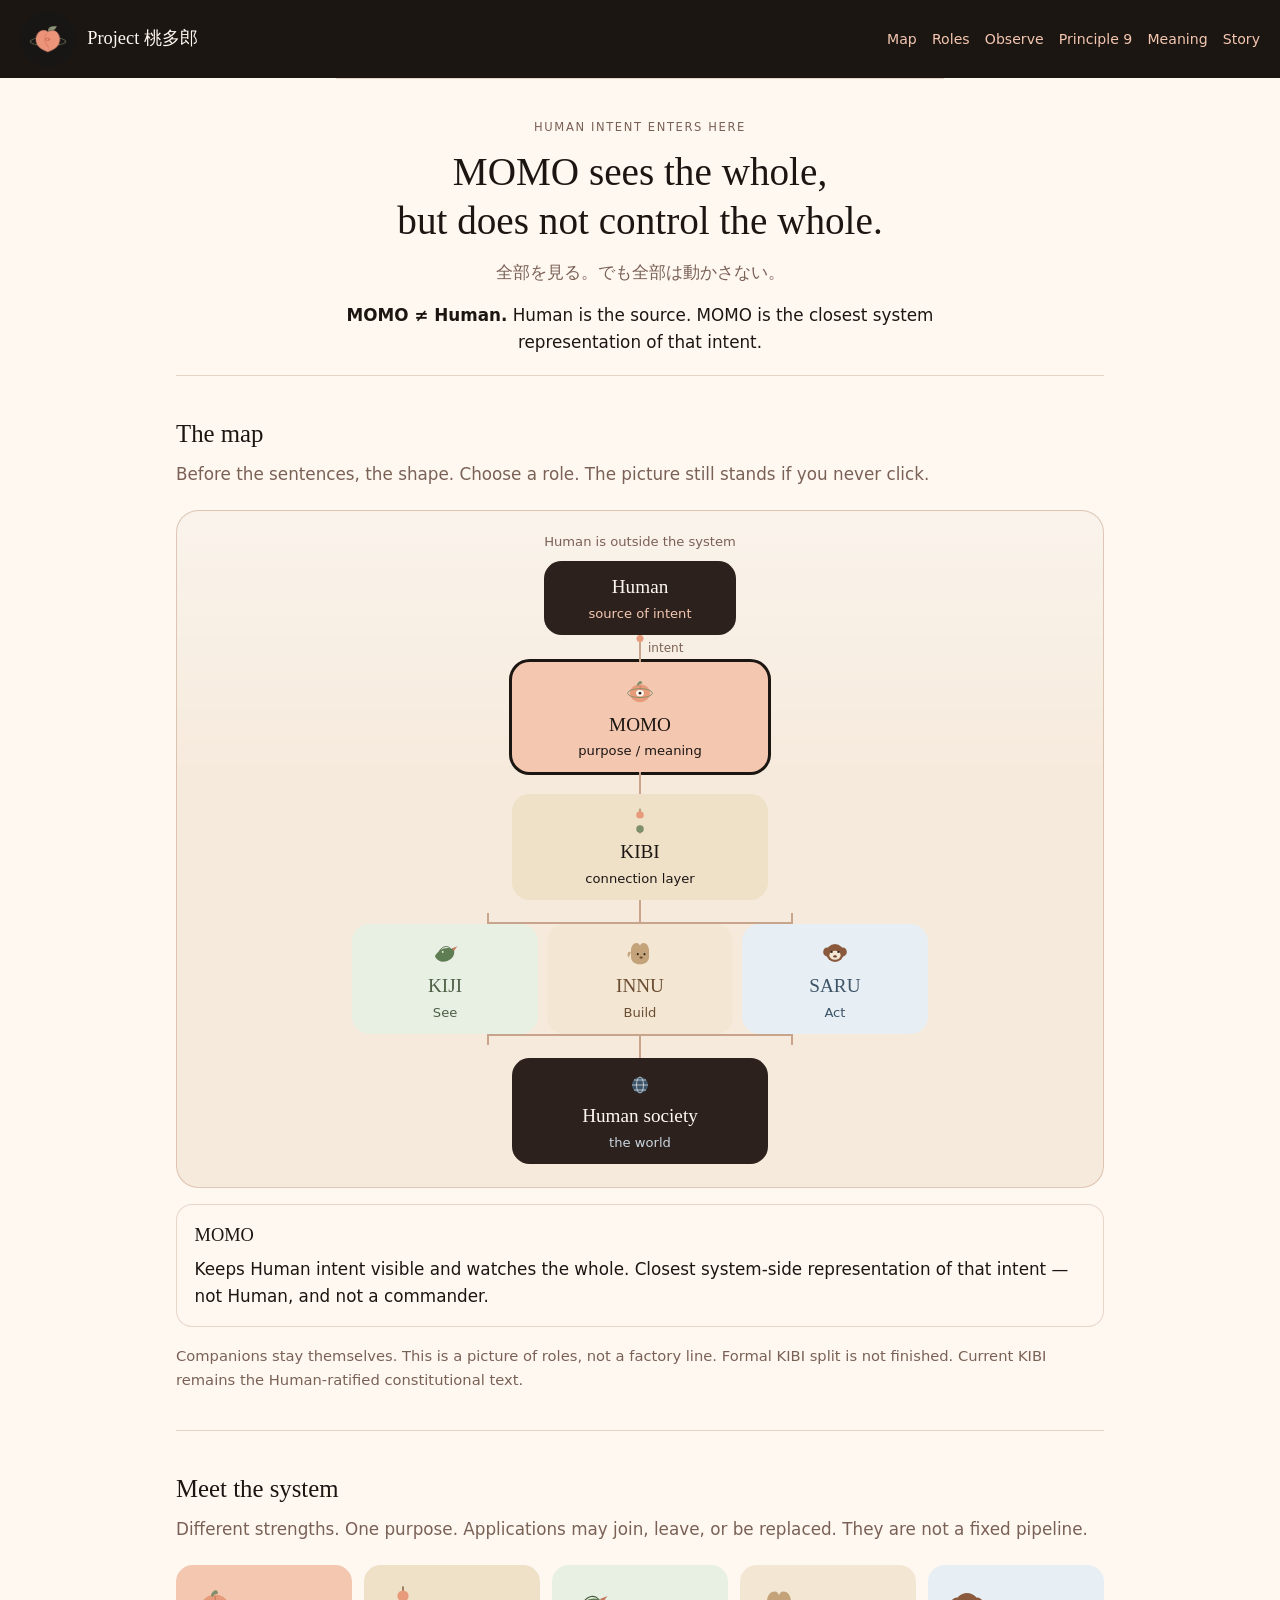
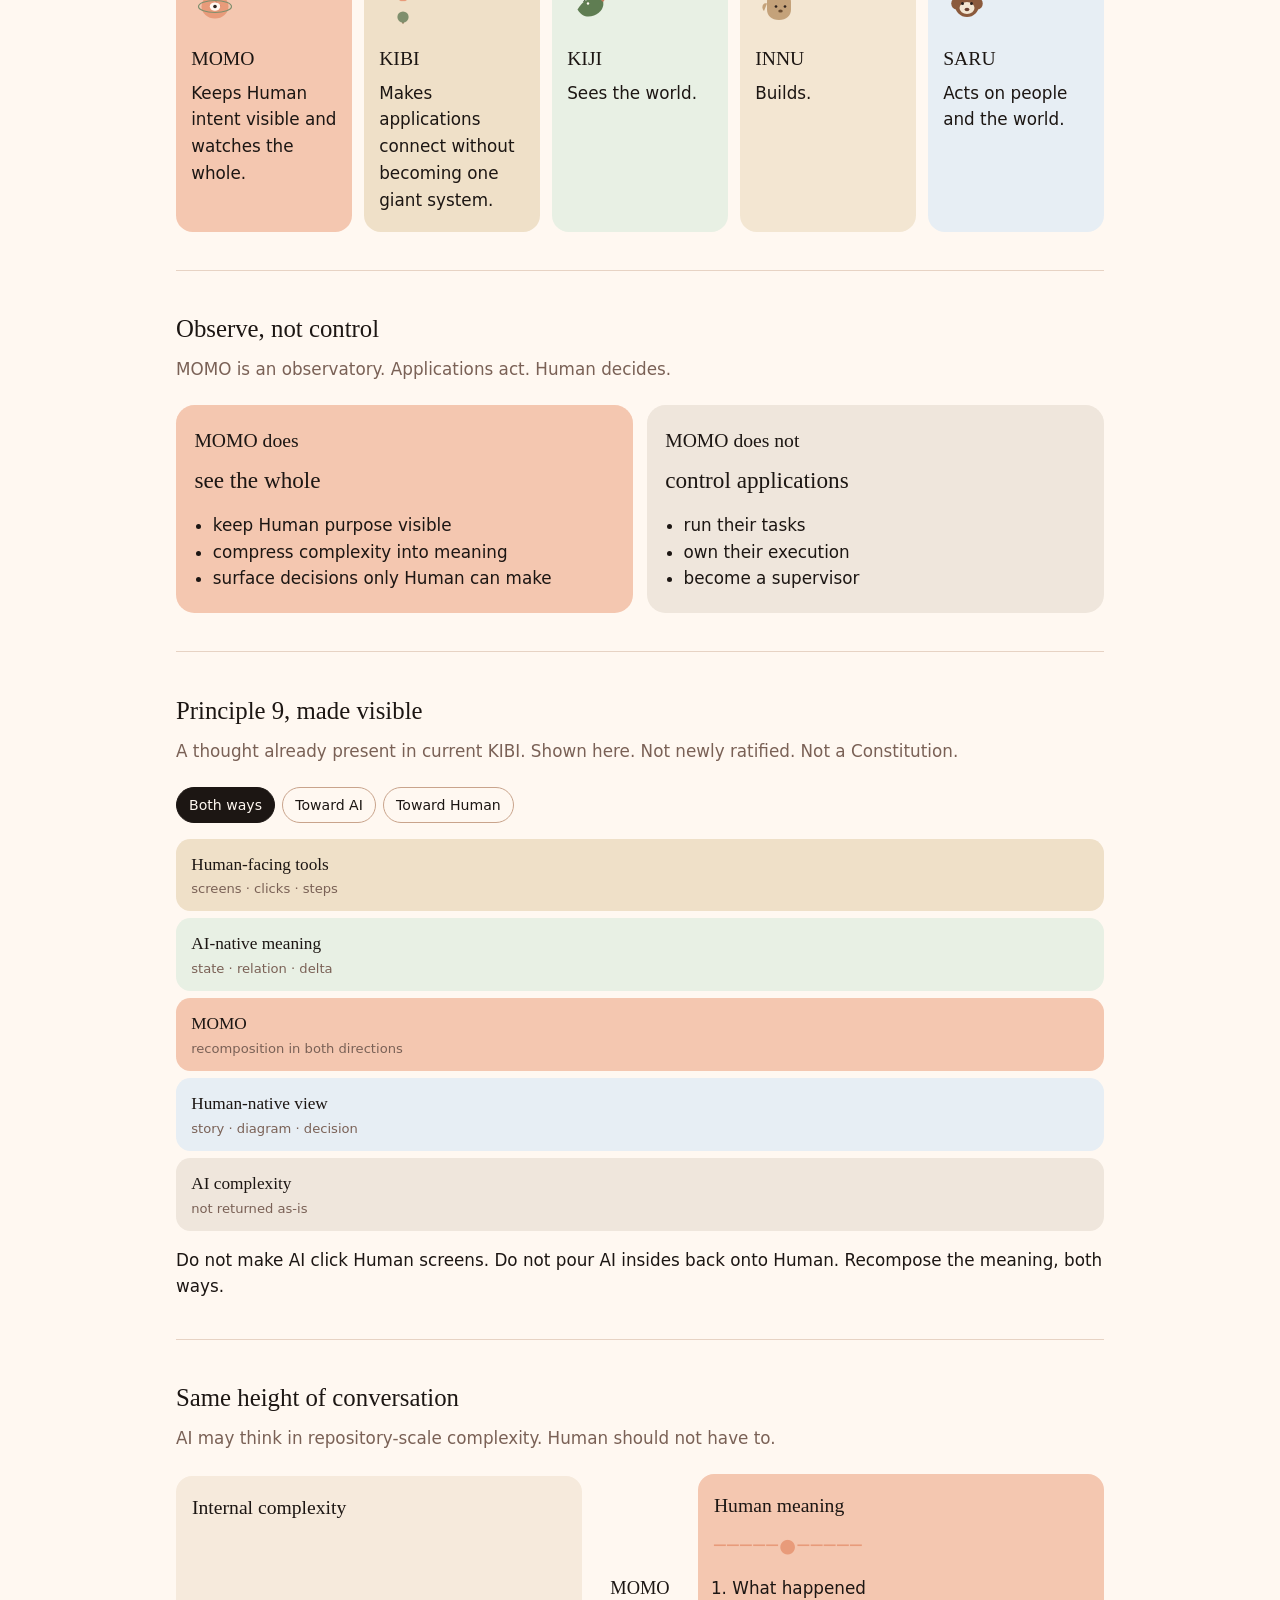
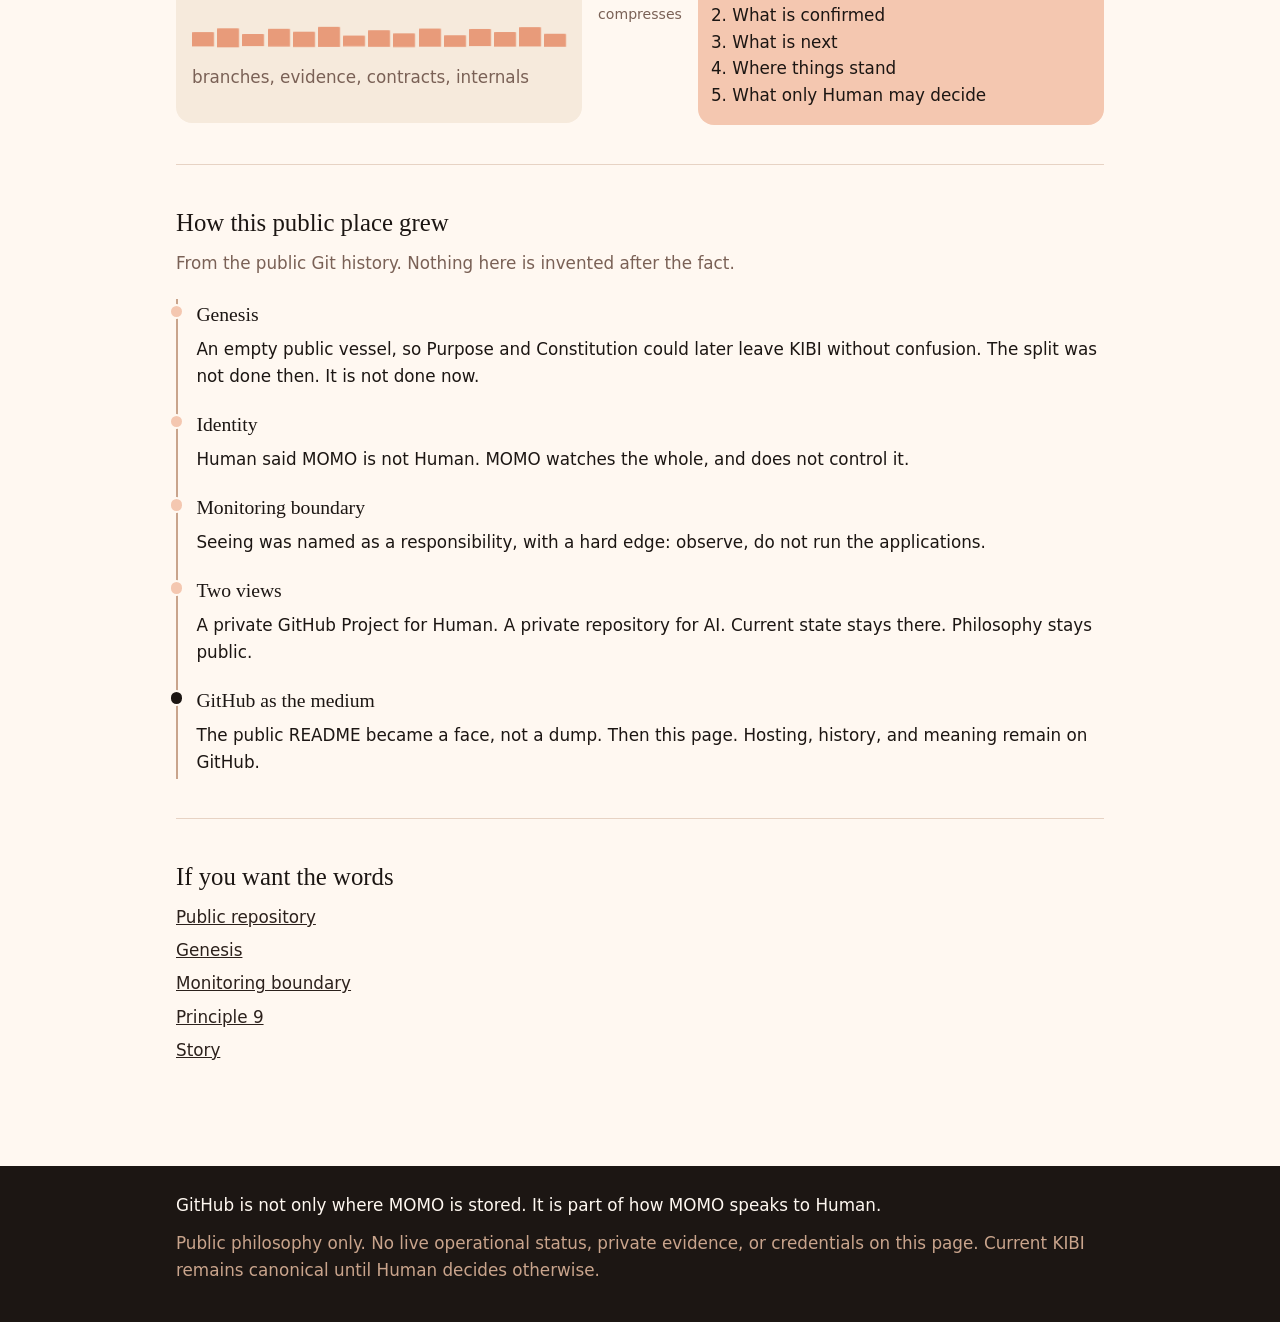
==== site/index.html @ 8253d7d6 "Create MOMO human-native GitHub Pages interface Co-authored-by: Cursor <cursoragent@cursor.com>" ====
<!DOCTYPE html>
<html lang="en">
<head>
  <meta charset="utf-8">
  <meta name="viewport" content="width=device-width, initial-scale=1">
  <title>Project 桃多郎</title>
  <meta name="description" content="MOMO sees the whole, but does not control the whole. Human is the source of intent. MOMO is the closest system representation of that intent.">
  <meta name="theme-color" content="#1c1613">
  <meta property="og:title" content="Project 桃多郎">
  <meta property="og:description" content="MOMO sees the whole, but does not control the whole.">
  <meta property="og:image" content="https://asklessquill.github.io/MOMO/assets/momo-git-icon.png">
  <link rel="icon" href="assets/favicon.svg" type="image/svg+xml">
  <link rel="stylesheet" href="styles.css">
</head>
<body>
  <a class="skip" href="#main">Skip to content</a>

  <header class="mast">
    <a class="brand" href="#top">
      <img src="assets/momo-git-icon.png" width="56" height="56" alt="A peach with an eye — MOMO watches">
      <span>Project 桃多郎</span>
    </a>
    <nav aria-label="Sections">
      <a href="#map">Map</a>
      <a href="#roles">Roles</a>
      <a href="#observe">Observe</a>
      <a href="#principle">Principle 9</a>
      <a href="#cost">Meaning</a>
      <a href="#story">Story</a>
    </nav>
  </header>

  <main id="main">
    <section class="hero" id="top">
      <p class="kicker">Human intent enters here</p>
      <h1>MOMO sees the whole,<br>but does not control the whole.</h1>
      <p class="ja" lang="ja">全部を見る。でも全部は動かさない。</p>
      <p class="lead"><strong>MOMO ≠ Human.</strong> Human is the source. MOMO is the closest system representation of that intent.</p>
    </section>

    <section class="map-section" id="map" aria-labelledby="map-title">
      <h2 id="map-title">The map</h2>
      <p class="section-lead">Before the sentences, the shape. Choose a role. The picture still stands if you never click.</p>

      <fieldset class="map-fieldset">
        <legend class="visually-hidden">Choose a role</legend>

        <input class="role-input" type="radio" name="role" id="r-human" value="human">
        <input class="role-input" type="radio" name="role" id="r-momo" value="momo" checked>
        <input class="role-input" type="radio" name="role" id="r-kibi" value="kibi">
        <input class="role-input" type="radio" name="role" id="r-kiji" value="kiji">
        <input class="role-input" type="radio" name="role" id="r-innu" value="innu">
        <input class="role-input" type="radio" name="role" id="r-saru" value="saru">
        <input class="role-input" type="radio" name="role" id="r-world" value="world">

        <div class="map" aria-hidden="false">
          <p class="map-note">Human is outside the system</p>

          <label class="node node-human" for="r-human">
            <span class="name">Human</span>
            <span class="hint">source of intent</span>
          </label>
          <div class="flow flow-intent" aria-hidden="true"><span>intent</span></div>

          <label class="node node-momo" for="r-momo">
            <img src="assets/mark-momo.svg" width="36" height="36" alt="">
            <span class="name">MOMO</span>
            <span class="hint">purpose / meaning</span>
          </label>
          <div class="flow" aria-hidden="true"></div>

          <label class="node node-kibi" for="r-kibi">
            <img src="assets/mark-kibi.svg" width="32" height="32" alt="">
            <span class="name">KIBI</span>
            <span class="hint">connection layer</span>
          </label>
          <div class="flow flow-split" aria-hidden="true"></div>

          <div class="apps">
            <label class="node node-kiji" for="r-kiji">
              <img src="assets/mark-kiji.svg" width="36" height="36" alt="">
              <span class="name">KIJI</span>
              <span class="verb">See</span>
            </label>
            <label class="node node-innu" for="r-innu">
              <img src="assets/mark-innu.svg" width="36" height="36" alt="">
              <span class="name">INNU</span>
              <span class="verb">Build</span>
            </label>
            <label class="node node-saru" for="r-saru">
              <img src="assets/mark-saru.svg" width="36" height="36" alt="">
              <span class="name">SARU</span>
              <span class="verb">Act</span>
            </label>
          </div>
          <div class="flow flow-join" aria-hidden="true"></div>

          <label class="node node-world" for="r-world">
            <img src="assets/mark-world.svg" width="32" height="32" alt="">
            <span class="name">Human society</span>
            <span class="hint">the world</span>
          </label>
        </div>

        <div class="map-meaning" aria-live="polite">
          <article class="meaning" id="m-human">
            <h3>Human</h3>
            <p>Human stands outside the system. Intent begins here. Decisions that change purpose remain here.</p>
          </article>
          <article class="meaning" id="m-momo">
            <h3>MOMO</h3>
            <p>Keeps Human intent visible and watches the whole. Closest system-side representation of that intent — not Human, and not a commander.</p>
          </article>
          <article class="meaning" id="m-kibi">
            <h3>KIBI</h3>
            <p>Lets applications connect without becoming one giant system. Connects. Does not supervise. Formal split from Constitution is not finished.</p>
          </article>
          <article class="meaning" id="m-kiji">
            <h3>KIJI</h3>
            <p>Sees the world. Finds what matters outside, and can hand that finding on. Remains itself.</p>
          </article>
          <article class="meaning" id="m-innu">
            <h3>INNU</h3>
            <p>Builds. Turns need into something real. Remains itself.</p>
          </article>
          <article class="meaning" id="m-saru">
            <h3>SARU</h3>
            <p>Acts on people and the world. Remains itself.</p>
          </article>
          <article class="meaning" id="m-world">
            <h3>Human society</h3>
            <p>Where seeing, building, and acting meet people. The system faces the world. It does not replace it.</p>
          </article>
        </div>
      </fieldset>

      <p class="footnote">Companions stay themselves. This is a picture of roles, not a factory line. Formal KIBI split is not finished. Current KIBI remains the Human-ratified constitutional text.</p>
    </section>

    <section id="roles" aria-labelledby="roles-title">
      <h2 id="roles-title">Meet the system</h2>
      <p class="section-lead">Different strengths. One purpose. Applications may join, leave, or be replaced. They are not a fixed pipeline.</p>

      <ul class="role-grid">
        <li class="card card-momo">
          <img src="assets/mark-momo.svg" width="48" height="48" alt="">
          <h3>MOMO</h3>
          <p>Keeps Human intent visible and watches the whole.</p>
        </li>
        <li class="card card-kibi">
          <img src="assets/mark-kibi.svg" width="48" height="48" alt="">
          <h3>KIBI</h3>
          <p>Makes applications connect without becoming one giant system.</p>
        </li>
        <li class="card card-kiji">
          <img src="assets/mark-kiji.svg" width="48" height="48" alt="">
          <h3>KIJI</h3>
          <p>Sees the world.</p>
        </li>
        <li class="card card-innu">
          <img src="assets/mark-innu.svg" width="48" height="48" alt="">
          <h3>INNU</h3>
          <p>Builds.</p>
        </li>
        <li class="card card-saru">
          <img src="assets/mark-saru.svg" width="48" height="48" alt="">
          <h3>SARU</h3>
          <p>Acts on people and the world.</p>
        </li>
      </ul>
    </section>

    <section id="observe" aria-labelledby="observe-title">
      <h2 id="observe-title">Observe, not control</h2>
      <p class="section-lead">MOMO is an observatory. Applications act. Human decides.</p>

      <div class="observe-grid">
        <article class="does">
          <h3>MOMO does</h3>
          <p class="big">see the whole</p>
          <ul>
            <li>keep Human purpose visible</li>
            <li>compress complexity into meaning</li>
            <li>surface decisions only Human can make</li>
          </ul>
        </article>
        <article class="does-not">
          <h3>MOMO does not</h3>
          <p class="big">control applications</p>
          <ul>
            <li>run their tasks</li>
            <li>own their execution</li>
            <li>become a supervisor</li>
          </ul>
        </article>
      </div>
    </section>

    <section id="principle" aria-labelledby="principle-title">
      <h2 id="principle-title">Principle 9, made visible</h2>
      <p class="section-lead">A thought already present in current KIBI. Shown here. Not newly ratified. Not a Constitution.</p>

      <fieldset class="view-fieldset">
        <legend class="visually-hidden">Which direction of recomposition</legend>
        <input class="view-input" type="radio" name="view" id="v-both" checked>
        <input class="view-input" type="radio" name="view" id="v-ai">
        <input class="view-input" type="radio" name="view" id="v-human">

        <div class="view-switch">
          <label for="v-both">Both ways</label>
          <label for="v-ai">Toward AI</label>
          <label for="v-human">Toward Human</label>
        </div>

        <ol class="recompose">
          <li class="step step-ui">Human-facing tools<span>screens · clicks · steps</span></li>
          <li class="step step-ai">AI-native meaning<span>state · relation · delta</span></li>
          <li class="step step-momo">MOMO<span>recomposition in both directions</span></li>
          <li class="step step-human">Human-native view<span>story · diagram · decision</span></li>
          <li class="step step-kept">AI complexity<span>not returned as-is</span></li>
        </ol>

        <div class="view-copy">
          <article class="view-panel" id="p-both">
            <p>Do not make AI click Human screens. Do not pour AI insides back onto Human. Recompose the meaning, both ways.</p>
          </article>
          <article class="view-panel" id="p-ai">
            <p>Private AI work reads structure: objects, relations, state, evidence. That view is not this page. This page does not publish current private state.</p>
          </article>
          <article class="view-panel" id="p-human">
            <p>This page is the Human-facing motion. GitHub itself is the medium — a picture, a short story, a decision. Not a task graph.</p>
          </article>
        </div>
      </fieldset>
    </section>

    <section id="cost" aria-labelledby="cost-title">
      <h2 id="cost-title">Same height of conversation</h2>
      <p class="section-lead">AI may think in repository-scale complexity. Human should not have to.</p>

      <div class="cost">
        <div class="cost-col">
          <h3>Internal complexity</h3>
          <div class="bars" aria-hidden="true">
            <span></span><span></span><span></span><span></span><span></span>
            <span></span><span></span><span></span><span></span><span></span>
            <span></span><span></span><span></span><span></span><span></span>
          </div>
          <p class="muted">branches, evidence, contracts, internals</p>
        </div>
        <p class="cost-through"><span>MOMO</span> compresses</p>
        <div class="cost-col cost-human">
          <h3>Human meaning</h3>
          <p class="dotline" aria-hidden="true">─────●─────</p>
          <ol>
            <li>What happened</li>
            <li>What is confirmed</li>
            <li>What is next</li>
            <li>Where things stand</li>
            <li>What only Human may decide</li>
          </ol>
        </div>
      </div>
    </section>

    <section id="story" aria-labelledby="story-title">
      <h2 id="story-title">How this public place grew</h2>
      <p class="section-lead">From the public Git history. Nothing here is invented after the fact.</p>

      <ol class="timeline">
        <li>
          <h3>Genesis</h3>
          <p>An empty public vessel, so Purpose and Constitution could later leave KIBI without confusion. The split was not done then. It is not done now.</p>
        </li>
        <li>
          <h3>Identity</h3>
          <p>Human said MOMO is not Human. MOMO watches the whole, and does not control it.</p>
        </li>
        <li>
          <h3>Monitoring boundary</h3>
          <p>Seeing was named as a responsibility, with a hard edge: observe, do not run the applications.</p>
        </li>
        <li>
          <h3>Two views</h3>
          <p>A private GitHub Project for Human. A private repository for AI. Current state stays there. Philosophy stays public.</p>
        </li>
        <li>
          <h3>GitHub as the medium</h3>
          <p>The public README became a face, not a dump. Then this page. Hosting, history, and meaning remain on GitHub.</p>
        </li>
      </ol>
    </section>

    <section id="deeper" aria-labelledby="deeper-title">
      <h2 id="deeper-title">If you want the words</h2>
      <ul class="deeper">
        <li><a href="https://github.com/asklessquill/MOMO">Public repository</a></li>
        <li><a href="https://github.com/asklessquill/MOMO/blob/main/GENESIS.md">Genesis</a></li>
        <li><a href="https://github.com/asklessquill/MOMO/blob/main/MONITORING.md">Monitoring boundary</a></li>
        <li><a href="https://github.com/asklessquill/MOMO/blob/main/docs/principle-9.md">Principle 9</a></li>
        <li><a href="https://github.com/asklessquill/MOMO/blob/main/docs/story.md">Story</a></li>
      </ul>
    </section>
  </main>

  <footer>
    <p>GitHub is not only where MOMO is stored. It is part of how MOMO speaks to Human.</p>
    <p class="muted">Public philosophy only. No live operational status, private evidence, or credentials on this page. Current KIBI remains canonical until Human decides otherwise.</p>
  </footer>

  <script src="app.js" defer></script>
</body>
</html>
---- site/styles.css ----
:root {
  --paper: #fff8f1;
  --paper-2: #f6eadc;
  --ink: #1c1613;
  --ink-soft: #2c211c;
  --muted: #7a6156;
  --line: #c9a48c;
  --peach: #e89b7a;
  --peach-soft: #f4c7b0;
  --sage: #7f8f6d;
  --leaf: #e8f0e4;
  --sand: #efe0c8;
  --tan: #f3e6d2;
  --sky: #e7eef4;
  --sky-ink: #3d5366;
  --leaf-ink: #4d5f45;
  --tan-ink: #6a4d32;
  --serif: "Iowan Old Style", "Palatino Linotype", Palatino, Georgia, serif;
  --sans: "Segoe UI", system-ui, sans-serif;
  --max: 46rem;
  --wide: 58rem;
}

* { box-sizing: border-box; }

html {
  scroll-behavior: smooth;
}

body {
  margin: 0;
  color: var(--ink);
  background:
    radial-gradient(1200px 500px at 50% -10%, rgba(232, 155, 122, 0.16), transparent 55%),
    var(--paper);
  font-family: var(--sans);
  font-size: 1.05rem;
  line-height: 1.6;
}

@media (prefers-reduced-motion: reduce) {
  html { scroll-behavior: auto; }
  * { animation: none !important; transition: none !important; }
}

.skip {
  position: absolute;
  left: 0.75rem;
  top: -3rem;
  z-index: 20;
  padding: 0.4rem 0.7rem;
  background: var(--ink);
  color: var(--paper);
}

.skip:focus { top: 0.75rem; }

.visually-hidden {
  position: absolute;
  width: 1px;
  height: 1px;
  padding: 0;
  margin: -1px;
  overflow: hidden;
  clip: rect(0, 0, 0, 0);
  border: 0;
}

.mast {
  display: flex;
  flex-wrap: wrap;
  align-items: center;
  justify-content: space-between;
  gap: 0.75rem 1.25rem;
  padding: 0.7rem 1.25rem;
  background: var(--ink);
  color: var(--paper);
}

.brand {
  display: flex;
  align-items: center;
  gap: 0.7rem;
  color: inherit;
  text-decoration: none;
  font-family: var(--serif);
  font-size: 1.15rem;
}

.brand img {
  display: block;
  border-radius: 50%;
}

nav {
  display: flex;
  flex-wrap: wrap;
  gap: 0.55rem 0.95rem;
}

nav a {
  color: #f4c7b0;
  text-decoration: none;
  font-size: 0.88rem;
}

nav a:hover,
nav a:focus-visible {
  color: var(--paper);
  text-decoration: underline;
}

main {
  padding: 0 1.15rem 4rem;
}

.hero,
section {
  max-width: var(--wide);
  margin: 0 auto;
}

.hero {
  padding: 2.4rem 0 1.2rem;
  text-align: center;
  max-width: 38rem;
}

.kicker {
  margin: 0 0 0.7rem;
  letter-spacing: 0.14em;
  text-transform: uppercase;
  font-size: 0.72rem;
  color: var(--muted);
}

h1 {
  margin: 0;
  font-family: var(--serif);
  font-size: clamp(1.7rem, 5vw, 2.45rem);
  font-weight: 500;
  line-height: 1.25;
}

.ja {
  margin: 0.85rem 0 0;
  color: var(--muted);
}

.lead {
  margin: 1rem 0 0;
}

h2 {
  margin: 0 0 0.45rem;
  font-family: var(--serif);
  font-size: 1.55rem;
  font-weight: 500;
}

h3 {
  margin: 0 0 0.35rem;
  font-family: var(--serif);
  font-weight: 500;
}

.section-lead,
.footnote,
.muted {
  color: var(--muted);
}

.section-lead { margin: 0 0 1.4rem; }
.footnote { margin: 1.1rem 0 0; font-size: 0.92rem; }

section {
  padding: 2.4rem 0;
  border-top: 1px solid rgba(201, 164, 140, 0.45);
}

.map-section { max-width: var(--wide); }

.map-fieldset,
.view-fieldset {
  border: 0;
  margin: 0;
  padding: 0;
}

.role-input,
.view-input {
  position: absolute;
  opacity: 0;
  pointer-events: none;
}

.map {
  display: grid;
  justify-items: center;
  gap: 0;
  padding: 1.25rem 0.8rem 1.4rem;
  background:
    linear-gradient(180deg, rgba(255, 255, 255, 0.45), transparent 40%),
    var(--paper-2);
  border: 1px solid rgba(201, 164, 140, 0.55);
  border-radius: 1.4rem;
}

.map-note {
  margin: 0 0 0.55rem;
  font-size: 0.82rem;
  color: var(--muted);
}

.node {
  display: flex;
  flex-direction: column;
  align-items: center;
  justify-content: center;
  min-width: min(100%, 16rem);
  padding: 0.7rem 1rem;
  border-radius: 1.1rem;
  cursor: pointer;
  text-align: center;
  outline: 2px solid transparent;
  outline-offset: 3px;
}

.node img { display: block; }

.node .name {
  font-family: var(--serif);
  font-size: 1.2rem;
}

.node .hint,
.node .verb {
  font-size: 0.82rem;
}

.node-human {
  background: var(--ink-soft);
  color: var(--paper);
  min-width: 12rem;
}

.node-human .hint { color: #f4c7b0; }

.node-momo {
  background: var(--peach-soft);
  color: var(--ink);
}

.node-kibi { background: var(--sand); }
.node-kiji { background: var(--leaf); color: var(--leaf-ink); }
.node-innu { background: var(--tan); color: var(--tan-ink); }
.node-saru { background: var(--sky); color: var(--sky-ink); }

.node-world {
  background: var(--ink-soft);
  color: var(--paper);
}

.node-world .hint { color: #c9d6e0; }

.apps {
  display: grid;
  grid-template-columns: repeat(3, minmax(0, 1fr));
  gap: 0.55rem;
  width: min(100%, 36rem);
}

.apps .node {
  min-width: 0;
  padding: 0.7rem 0.4rem;
}

.flow {
  position: relative;
  width: 2px;
  height: 1.35rem;
  background: var(--line);
}

.flow-intent {
  width: auto;
  height: 1.7rem;
  background: transparent;
}

.flow-intent::before {
  content: "";
  position: absolute;
  left: 50%;
  top: 0;
  width: 2px;
  height: 100%;
  background: var(--line);
  transform: translateX(-50%);
}

.flow-intent span {
  position: absolute;
  left: calc(50% + 8px);
  top: 0.25rem;
  font-size: 0.75rem;
  color: var(--muted);
}

.flow-intent::after {
  content: "";
  position: absolute;
  left: 50%;
  top: 0;
  width: 7px;
  height: 7px;
  border-radius: 50%;
  background: var(--peach);
  transform: translateX(-50%);
  animation: intent 2.8s ease-in-out infinite;
}

.flow-split,
.flow-join {
  width: min(100%, 28rem);
  height: 1.5rem;
  background:
    linear-gradient(var(--line), var(--line)) center / 2px 100% no-repeat,
    linear-gradient(var(--line), var(--line)) 16% 100% / 2px 0.7rem no-repeat,
    linear-gradient(var(--line), var(--line)) 84% 100% / 2px 0.7rem no-repeat,
    linear-gradient(var(--line), var(--line)) center 100% / 68% 2px no-repeat;
}

.flow-join {
  background:
    linear-gradient(var(--line), var(--line)) center / 2px 100% no-repeat,
    linear-gradient(var(--line), var(--line)) 16% 0 / 2px 0.7rem no-repeat,
    linear-gradient(var(--line), var(--line)) 84% 0 / 2px 0.7rem no-repeat,
    linear-gradient(var(--line), var(--line)) center 0 / 68% 2px no-repeat;
}

@keyframes intent {
  0% { top: 0; opacity: 0; }
  15% { opacity: 1; }
  85% { opacity: 1; }
  100% { top: 1.2rem; opacity: 0; }
}

.map-section:has(#r-human:checked) .node-human,
.map-section:has(#r-momo:checked) .node-momo,
.map-section:has(#r-kibi:checked) .node-kibi,
.map-section:has(#r-kiji:checked) .node-kiji,
.map-section:has(#r-innu:checked) .node-innu,
.map-section:has(#r-saru:checked) .node-saru,
.map-section:has(#r-world:checked) .node-world {
  box-shadow: 0 0 0 3px var(--ink);
}

.map-section:has(#r-human:focus-visible) .node-human,
.map-section:has(#r-momo:focus-visible) .node-momo,
.map-section:has(#r-kibi:focus-visible) .node-kibi,
.map-section:has(#r-kiji:focus-visible) .node-kiji,
.map-section:has(#r-innu:focus-visible) .node-innu,
.map-section:has(#r-saru:focus-visible) .node-saru,
.map-section:has(#r-world:focus-visible) .node-world,
.node:focus-visible {
  outline: 3px solid var(--peach);
}

.map-meaning {
  min-height: 6.5rem;
  margin-top: 1rem;
  padding: 1rem 1.1rem;
  background: var(--paper);
  border-radius: 1rem;
  border: 1px solid rgba(201, 164, 140, 0.4);
}

.meaning { display: none; }
.meaning h3 { font-size: 1.15rem; }
.meaning p { margin: 0; }

.map-section:has(#r-human:checked) #m-human,
.map-section:has(#r-momo:checked) #m-momo,
.map-section:has(#r-kibi:checked) #m-kibi,
.map-section:has(#r-kiji:checked) #m-kiji,
.map-section:has(#r-innu:checked) #m-innu,
.map-section:has(#r-saru:checked) #m-saru,
.map-section:has(#r-world:checked) #m-world {
  display: block;
}

.role-grid {
  display: grid;
  grid-template-columns: repeat(auto-fit, minmax(10.5rem, 1fr));
  gap: 0.75rem;
  padding: 0;
  margin: 0;
  list-style: none;
}

.card {
  margin: 0;
  padding: 1rem 0.95rem 1.1rem;
  border-radius: 1.05rem;
}

.card h3 { margin-top: 0.35rem; }
.card p { margin: 0; }

.card-momo { background: var(--peach-soft); }
.card-kibi { background: var(--sand); }
.card-kiji { background: var(--leaf); }
.card-innu { background: var(--tan); }
.card-saru { background: var(--sky); }

.observe-grid {
  display: grid;
  grid-template-columns: 1fr 1fr;
  gap: 0.85rem;
}

.does,
.does-not {
  padding: 1.2rem 1.15rem 1.3rem;
  border-radius: 1.15rem;
}

.does { background: var(--peach-soft); }
.does-not { background: #efe6dc; }

.big {
  margin: 0.2rem 0 0.8rem;
  font-family: var(--serif);
  font-size: 1.45rem;
}

.does ul,
.does-not ul,
.cost-human ol,
.deeper,
.timeline {
  margin: 0;
  padding-left: 1.15rem;
}

.view-switch {
  display: flex;
  flex-wrap: wrap;
  gap: 0.45rem;
  margin-bottom: 1rem;
}

.view-switch label {
  padding: 0.35rem 0.75rem;
  border-radius: 999px;
  border: 1px solid var(--line);
  cursor: pointer;
  font-size: 0.88rem;
}

#principle:has(#v-both:checked) label[for="v-both"],
#principle:has(#v-ai:checked) label[for="v-ai"],
#principle:has(#v-human:checked) label[for="v-human"] {
  background: var(--ink);
  color: var(--paper);
  border-color: var(--ink);
}

#principle:has(#v-both:focus-visible) label[for="v-both"],
#principle:has(#v-ai:focus-visible) label[for="v-ai"],
#principle:has(#v-human:focus-visible) label[for="v-human"] {
  outline: 3px solid var(--peach);
  outline-offset: 2px;
}

.recompose {
  display: grid;
  gap: 0.45rem;
  padding: 0;
  margin: 0;
  list-style: none;
  counter-reset: step;
}

.step {
  display: flex;
  flex-direction: column;
  padding: 0.75rem 0.95rem;
  border-radius: 0.9rem;
  font-family: var(--serif);
  font-size: 1.08rem;
}

.step span {
  font-family: var(--sans);
  font-size: 0.82rem;
  color: var(--muted);
}

.step-ui { background: var(--sand); }
.step-ai { background: var(--leaf); }
.step-momo { background: var(--peach-soft); }
.step-human { background: var(--sky); }
.step-kept { background: #efe6dc; }

#principle:has(#v-ai:checked) .step-human,
#principle:has(#v-ai:checked) .step-kept,
#principle:has(#v-human:checked) .step-ui,
#principle:has(#v-human:checked) .step-ai {
  opacity: 0.38;
}

.view-panel { display: none; }
.view-copy { margin-top: 1rem; }
.view-copy p { margin: 0; }

#principle:has(#v-both:checked) #p-both,
#principle:has(#v-ai:checked) #p-ai,
#principle:has(#v-human:checked) #p-human {
  display: block;
}

.cost {
  display: grid;
  grid-template-columns: 1fr auto 1fr;
  gap: 1rem;
  align-items: center;
}

.cost-col {
  padding: 1rem;
  border-radius: 1rem;
  background: var(--paper-2);
}

.bars {
  display: flex;
  align-items: end;
  gap: 0.22rem;
  height: 7rem;
  margin: 0.7rem 0;
}

.bars span {
  flex: 1;
  border-radius: 2px 2px 0 0;
  background: #c9a48c;
  transform-origin: bottom;
}

.bars span:nth-child(1) { height: 72%; }
.bars span:nth-child(2) { height: 94%; }
.bars span:nth-child(3) { height: 61%; }
.bars span:nth-child(4) { height: 88%; }
.bars span:nth-child(5) { height: 77%; }
.bars span:nth-child(6) { height: 100%; }
.bars span:nth-child(7) { height: 54%; }
.bars span:nth-child(8) { height: 83%; }
.bars span:nth-child(9) { height: 69%; }
.bars span:nth-child(10) { height: 91%; }
.bars span:nth-child(11) { height: 58%; }
.bars span:nth-child(12) { height: 86%; }
.bars span:nth-child(13) { height: 73%; }
.bars span:nth-child(14) { height: 96%; }
.bars span:nth-child(15) { height: 64%; }

.cost.is-seen .bars span {
  animation: compress 1.1s ease forwards;
}

@keyframes compress {
  to { transform: scaleY(0.18); background: var(--peach); }
}

.cost-through {
  margin: 0;
  text-align: center;
  font-size: 0.88rem;
  color: var(--muted);
}

.cost-through span {
  display: block;
  font-family: var(--serif);
  font-size: 1.15rem;
  color: var(--ink);
}

.dotline {
  margin: 0.6rem 0 0.8rem;
  letter-spacing: 0.08em;
  color: var(--peach);
  font-size: 1.2rem;
}

.cost-human { background: var(--peach-soft); }

.timeline {
  display: grid;
  gap: 1rem;
  padding: 0;
  list-style: none;
  border-left: 2px solid var(--line);
}

.timeline li {
  position: relative;
  padding: 0 0 0.2rem 1.15rem;
}

.timeline li::before {
  content: "";
  position: absolute;
  left: -0.42rem;
  top: 0.45rem;
  width: 0.7rem;
  height: 0.7rem;
  border-radius: 50%;
  background: var(--peach-soft);
  box-shadow: 0 0 0 2px var(--paper);
}

.timeline li:last-child::before { background: var(--ink); }

.timeline p { margin: 0; }

.deeper {
  display: grid;
  gap: 0.4rem;
  padding: 0;
  list-style: none;
}

.deeper a {
  color: var(--ink-soft);
}

footer {
  padding: 1.6rem 1.15rem 2.4rem;
  background: var(--ink);
  color: var(--paper);
}

footer p {
  max-width: var(--wide);
  margin: 0 auto;
}

footer .muted {
  margin-top: 0.7rem;
  color: #c9a48c;
}

@media (max-width: 720px) {
  .observe-grid,
  .cost {
    grid-template-columns: 1fr;
  }

  .apps {
    grid-template-columns: 1fr;
    width: 100%;
  }

  .flow-split,
  .flow-join {
    width: 2px;
    height: 1.2rem;
    background: var(--line);
  }

  .hero { padding-top: 1.6rem; }
}

@media (max-width: 420px) {
  nav { font-size: 0.82rem; }
  .node-human,
  .node-momo,
  .node-kibi,
  .node-world { min-width: 100%; }
}
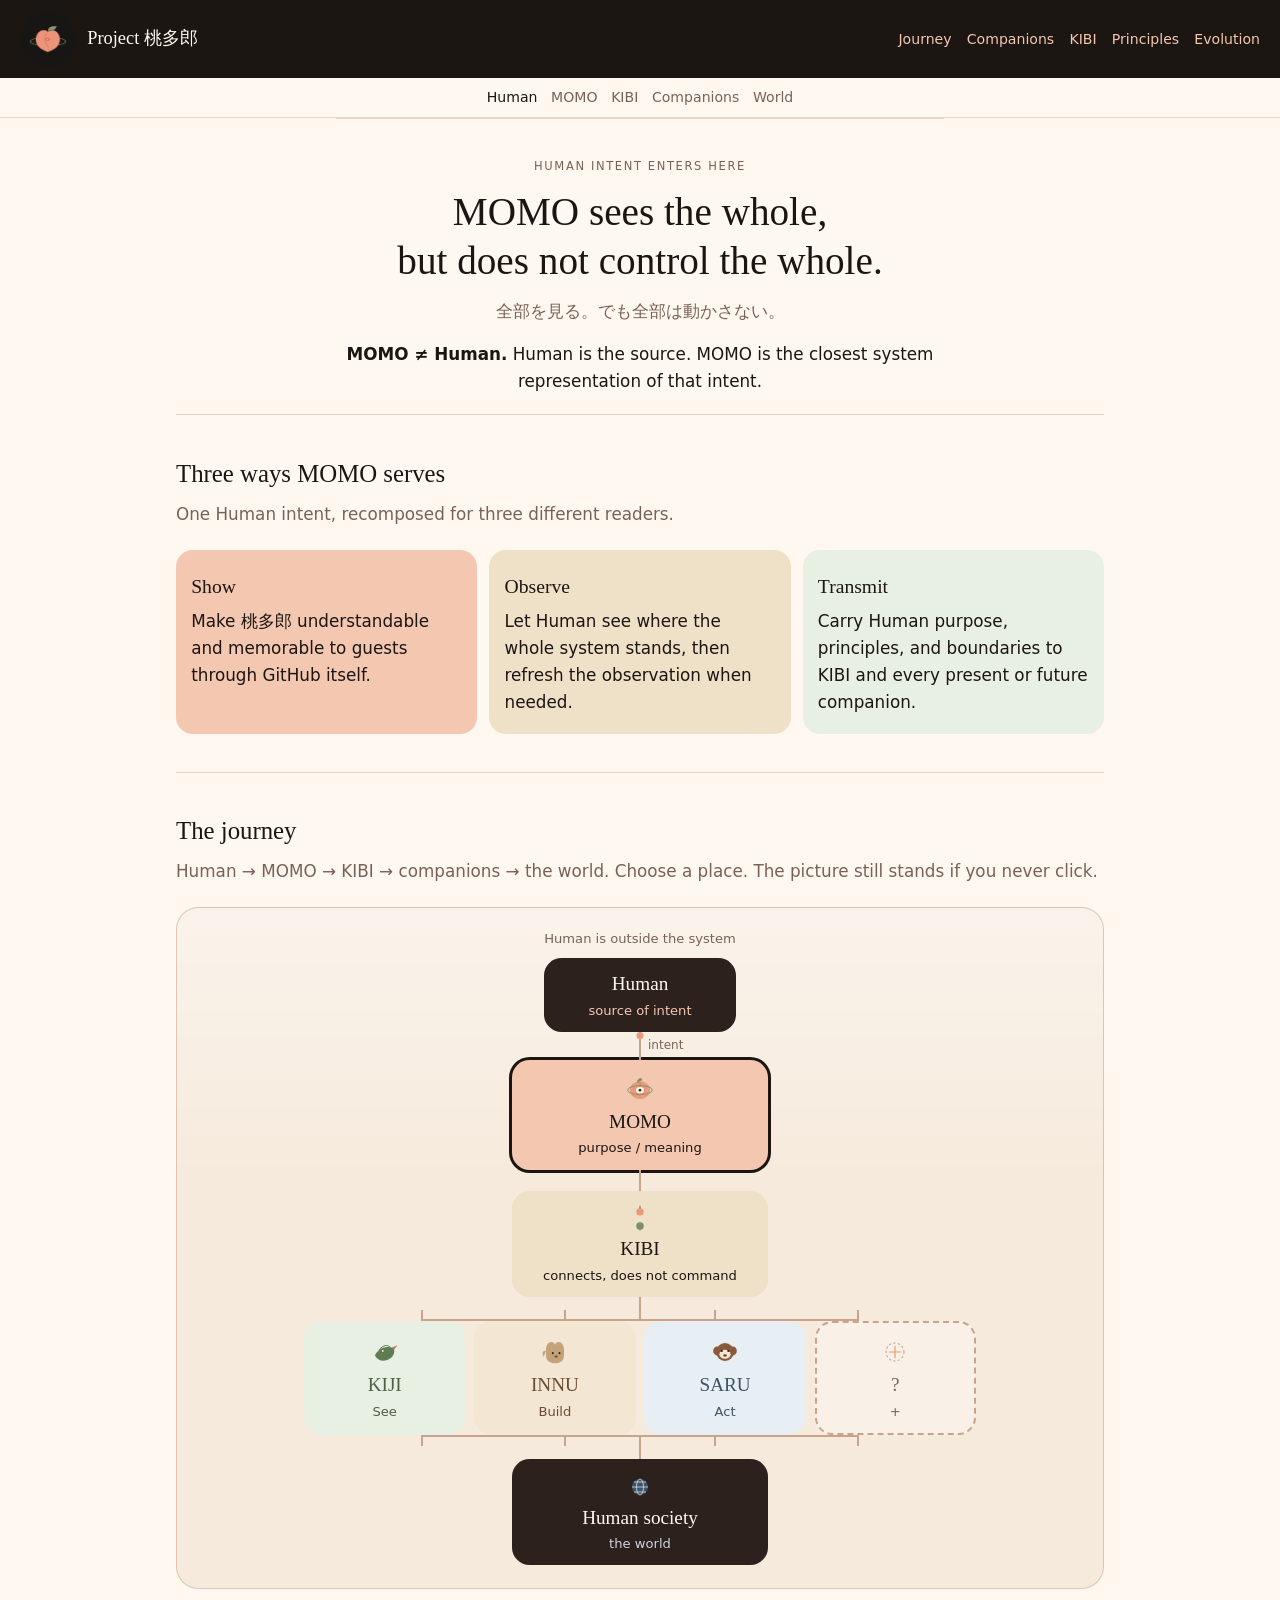
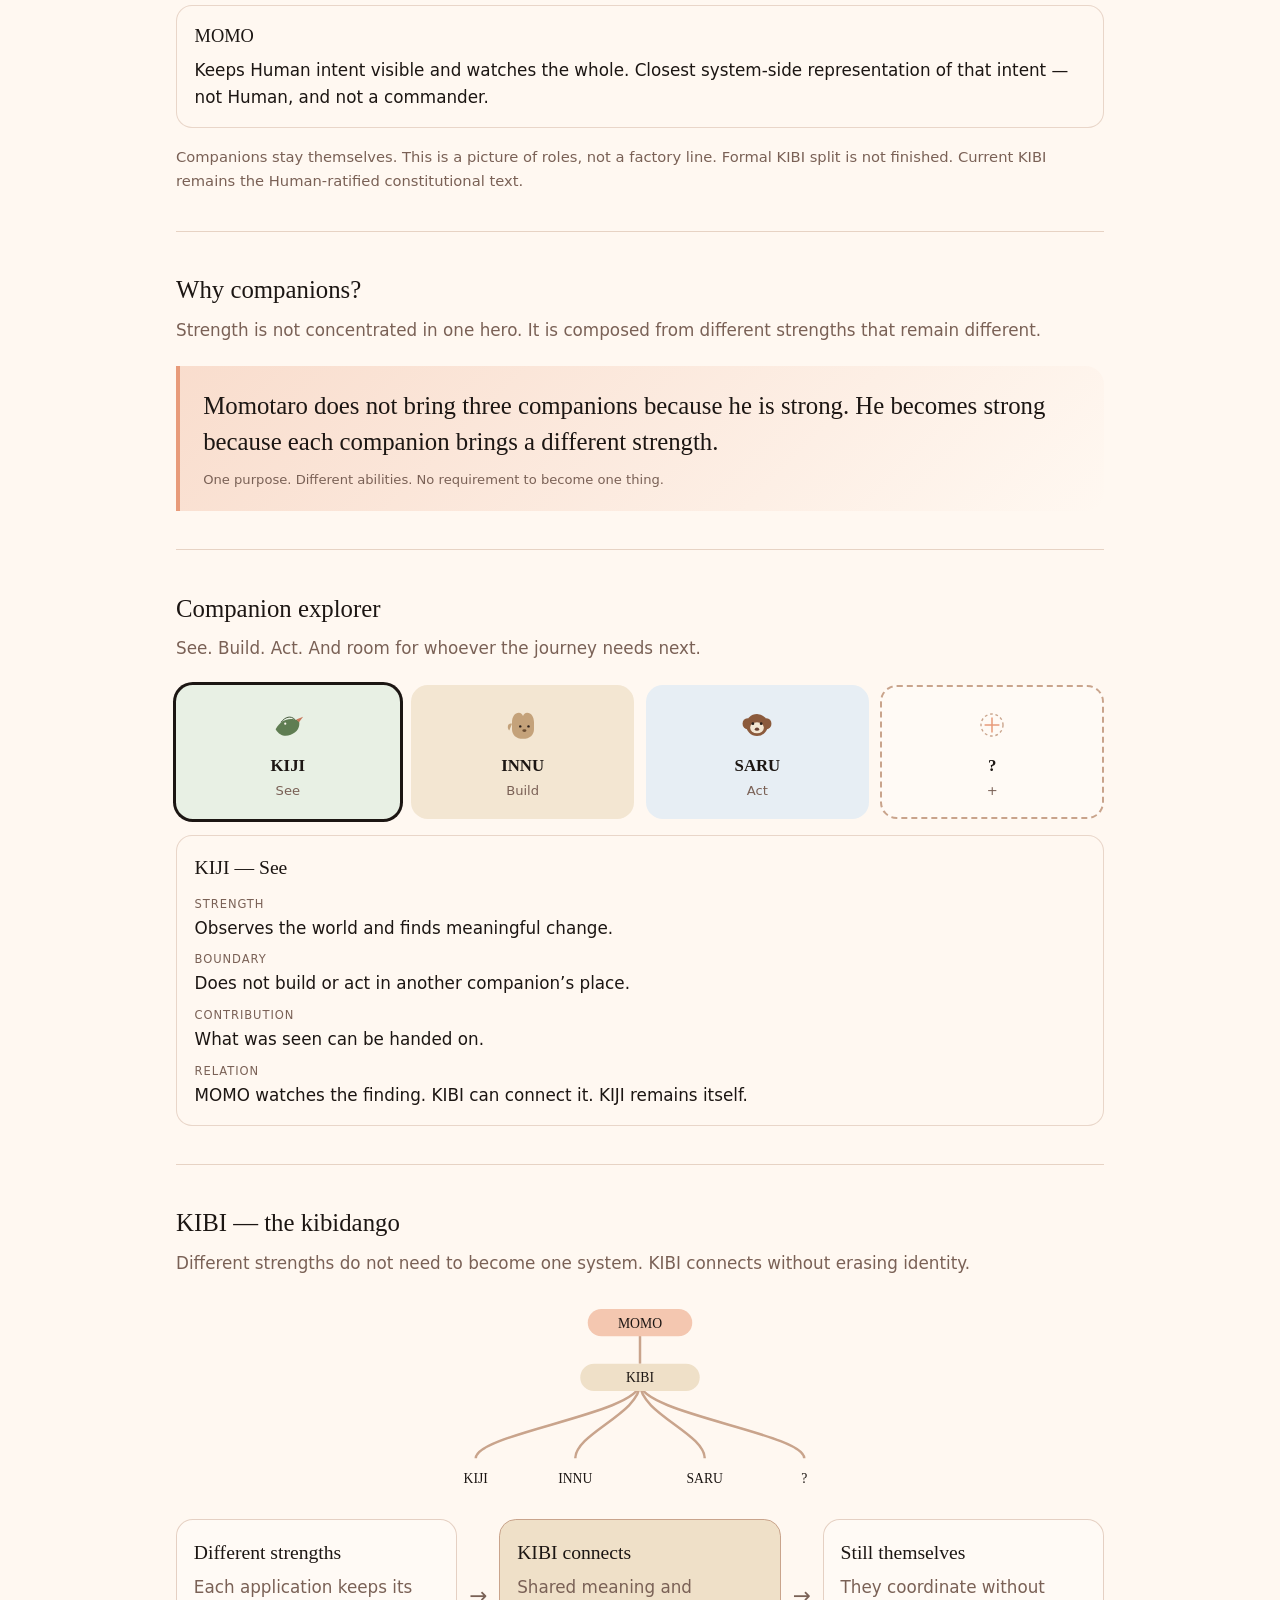
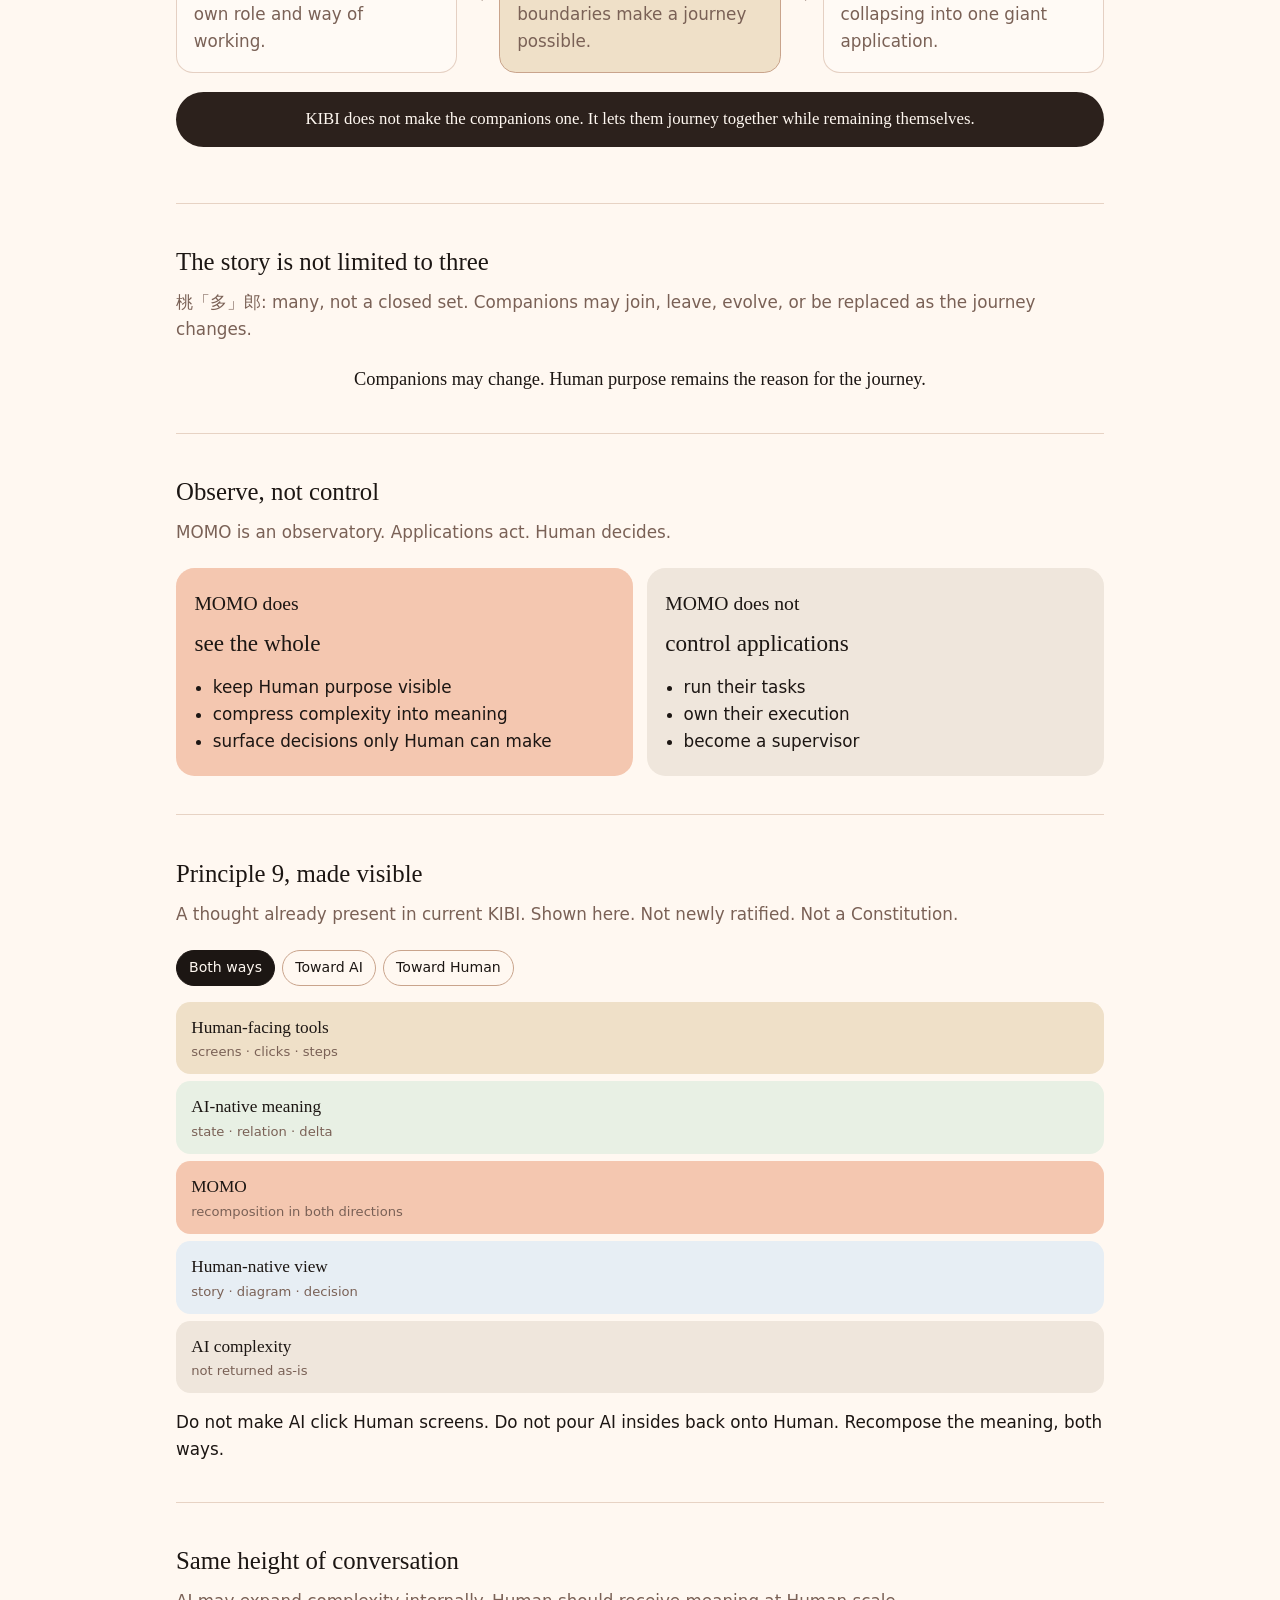
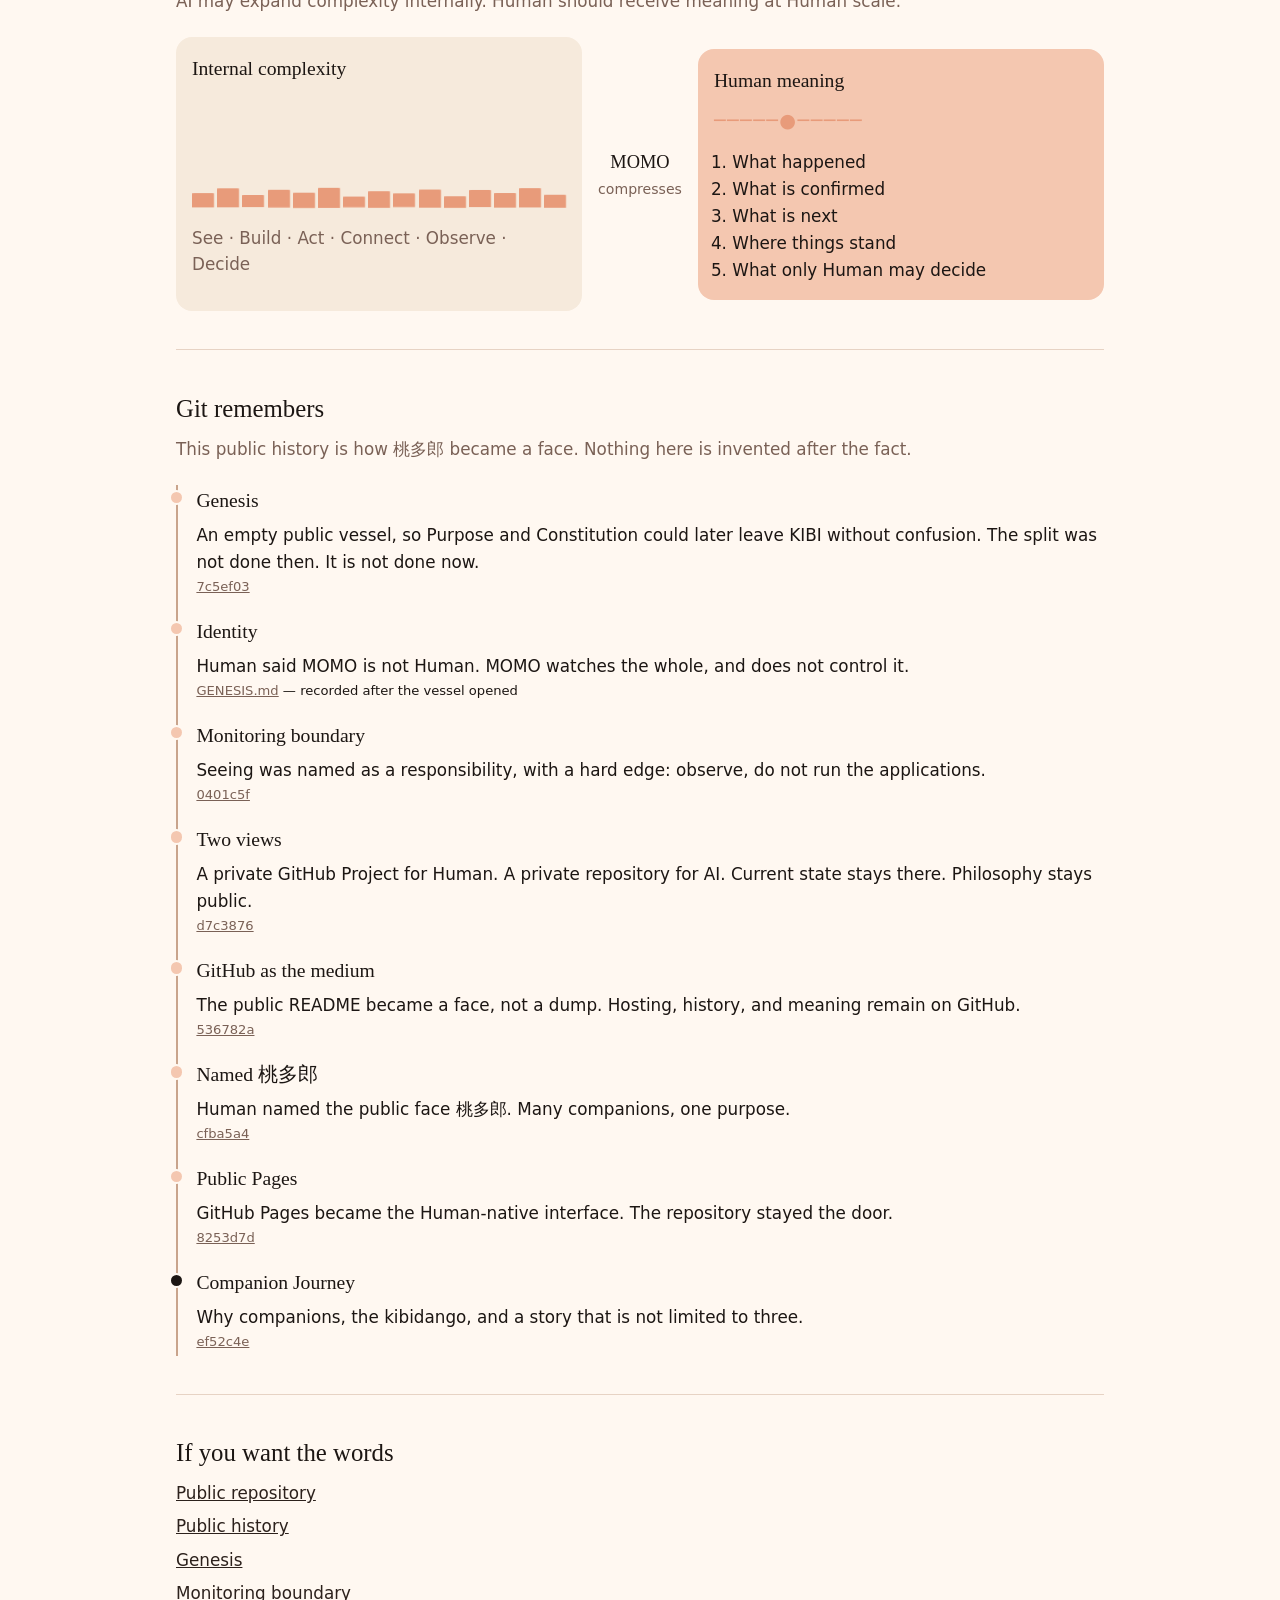
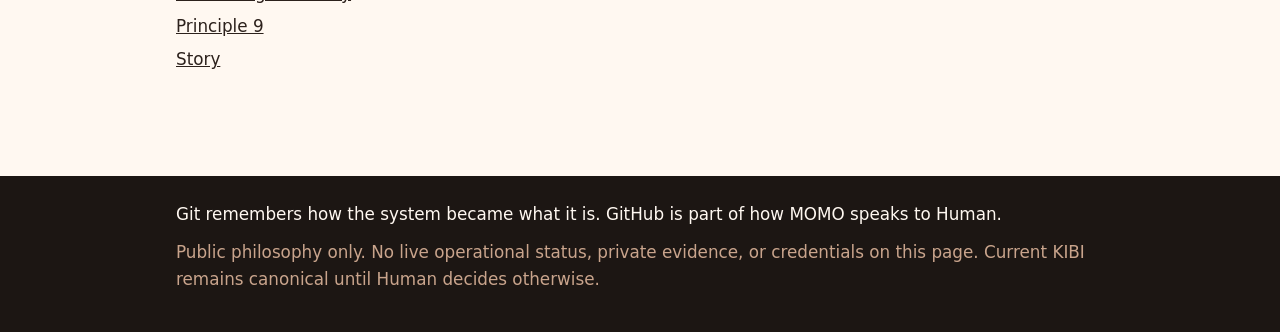
==== commit c2003e8a: "Let visitors explore 桃多郎 as a living journey Co-authored-by: Cursor <cursoragent@cursor.com>" ====
--- a/site/index.html
+++ b/site/index.html
@@ -21,26 +21,52 @@
       <span>Project 桃多郎</span>
     </a>
     <nav aria-label="Sections">
-      <a href="#map">Map</a>
-      <a href="#roles">Roles</a>
-      <a href="#observe">Observe</a>
-      <a href="#principle">Principle 9</a>
-      <a href="#cost">Meaning</a>
-      <a href="#story">Story</a>
+      <a href="#map">Journey</a>
+      <a href="#companions">Companions</a>
+      <a href="#kibidango">KIBI</a>
+      <a href="#principle">Principles</a>
+      <a href="#evolution">Evolution</a>
     </nav>
   </header>
 
+  <nav class="journey-rail" aria-label="The journey">
+    <a href="#top" data-stage="human">Human</a>
+    <a href="#map" data-stage="momo">MOMO</a>
+    <a href="#kibidango" data-stage="kibi">KIBI</a>
+    <a href="#companions" data-stage="companions">Companions</a>
+    <a href="#map-world" data-stage="world">World</a>
+  </nav>
+
   <main id="main">
-    <section class="hero" id="top">
+    <section class="hero" id="top" data-stage="human">
       <p class="kicker">Human intent enters here</p>
       <h1>MOMO sees the whole,<br>but does not control the whole.</h1>
       <p class="ja" lang="ja">全部を見る。でも全部は動かさない。</p>
       <p class="lead"><strong>MOMO ≠ Human.</strong> Human is the source. MOMO is the closest system representation of that intent.</p>
     </section>
 
-    <section class="map-section" id="map" aria-labelledby="map-title">
-      <h2 id="map-title">The map</h2>
-      <p class="section-lead">Before the sentences, the shape. Choose a role. The picture still stands if you never click.</p>
+    <section id="momo-three" aria-labelledby="momo-three-title" data-stage="momo">
+      <h2 id="momo-three-title">Three ways MOMO serves</h2>
+      <p class="section-lead">One Human intent, recomposed for three different readers.</p>
+      <ul class="role-grid">
+        <li class="card card-momo">
+          <h3>Show</h3>
+          <p>Make 桃多郎 understandable and memorable to guests through GitHub itself.</p>
+        </li>
+        <li class="card card-kibi">
+          <h3>Observe</h3>
+          <p>Let Human see where the whole system stands, then refresh the observation when needed.</p>
+        </li>
+        <li class="card card-kiji">
+          <h3>Transmit</h3>
+          <p>Carry Human purpose, principles, and boundaries to KIBI and every present or future companion.</p>
+        </li>
+      </ul>
+    </section>
+
+    <section class="map-section" id="map" aria-labelledby="map-title" data-stage="momo">
+      <h2 id="map-title">The journey</h2>
+      <p class="section-lead">Human → MOMO → KIBI → companions → the world. Choose a place. The picture still stands if you never click.</p>
 
       <fieldset class="map-fieldset">
         <legend class="visually-hidden">Choose a role</legend>
@@ -51,9 +77,10 @@
         <input class="role-input" type="radio" name="role" id="r-kiji" value="kiji">
         <input class="role-input" type="radio" name="role" id="r-innu" value="innu">
         <input class="role-input" type="radio" name="role" id="r-saru" value="saru">
+        <input class="role-input" type="radio" name="role" id="r-future" value="future">
         <input class="role-input" type="radio" name="role" id="r-world" value="world">
 
-        <div class="map" aria-hidden="false">
+        <div class="map">
           <p class="map-note">Human is outside the system</p>
 
           <label class="node node-human" for="r-human">
@@ -72,11 +99,11 @@
           <label class="node node-kibi" for="r-kibi">
             <img src="assets/mark-kibi.svg" width="32" height="32" alt="">
             <span class="name">KIBI</span>
-            <span class="hint">connection layer</span>
-          </label>
-          <div class="flow flow-split" aria-hidden="true"></div>
-
-          <div class="apps">
+            <span class="hint">connects, does not command</span>
+          </label>
+          <div class="flow flow-split flow-split-four" aria-hidden="true"></div>
+
+          <div class="apps apps-four">
             <label class="node node-kiji" for="r-kiji">
               <img src="assets/mark-kiji.svg" width="36" height="36" alt="">
               <span class="name">KIJI</span>
@@ -92,10 +119,15 @@
               <span class="name">SARU</span>
               <span class="verb">Act</span>
             </label>
+            <label class="node node-future" for="r-future">
+              <img src="assets/mark-future.svg" width="36" height="36" alt="">
+              <span class="name">?</span>
+              <span class="verb">+</span>
+            </label>
           </div>
-          <div class="flow flow-join" aria-hidden="true"></div>
-
-          <label class="node node-world" for="r-world">
+          <div class="flow flow-join flow-join-four" aria-hidden="true"></div>
+
+          <label class="node node-world" id="map-world" for="r-world">
             <img src="assets/mark-world.svg" width="32" height="32" alt="">
             <span class="name">Human society</span>
             <span class="hint">the world</span>
@@ -113,11 +145,11 @@
           </article>
           <article class="meaning" id="m-kibi">
             <h3>KIBI</h3>
-            <p>Lets applications connect without becoming one giant system. Connects. Does not supervise. Formal split from Constitution is not finished.</p>
+            <p>Lets companions journey together without becoming one giant system. Connects. Does not supervise.</p>
           </article>
           <article class="meaning" id="m-kiji">
             <h3>KIJI</h3>
-            <p>Sees the world. Finds what matters outside, and can hand that finding on. Remains itself.</p>
+            <p>Sees the world. Finds what matters outside. Remains itself.</p>
           </article>
           <article class="meaning" id="m-innu">
             <h3>INNU</h3>
@@ -127,6 +159,10 @@
             <h3>SARU</h3>
             <p>Acts on people and the world. Remains itself.</p>
           </article>
+          <article class="meaning" id="m-future">
+            <h3>A later companion</h3>
+            <p>The story is not limited to three. Companions may join, leave, or be replaced. The purpose remains.</p>
+          </article>
           <article class="meaning" id="m-world">
             <h3>Human society</h3>
             <p>Where seeing, building, and acting meet people. The system faces the world. It does not replace it.</p>
@@ -137,40 +173,136 @@
       <p class="footnote">Companions stay themselves. This is a picture of roles, not a factory line. Formal KIBI split is not finished. Current KIBI remains the Human-ratified constitutional text.</p>
     </section>
 
-    <section id="roles" aria-labelledby="roles-title">
-      <h2 id="roles-title">Meet the system</h2>
-      <p class="section-lead">Different strengths. One purpose. Applications may join, leave, or be replaced. They are not a fixed pipeline.</p>
-
-      <ul class="role-grid">
-        <li class="card card-momo">
-          <img src="assets/mark-momo.svg" width="48" height="48" alt="">
-          <h3>MOMO</h3>
-          <p>Keeps Human intent visible and watches the whole.</p>
-        </li>
-        <li class="card card-kibi">
-          <img src="assets/mark-kibi.svg" width="48" height="48" alt="">
-          <h3>KIBI</h3>
-          <p>Makes applications connect without becoming one giant system.</p>
-        </li>
-        <li class="card card-kiji">
-          <img src="assets/mark-kiji.svg" width="48" height="48" alt="">
-          <h3>KIJI</h3>
-          <p>Sees the world.</p>
-        </li>
-        <li class="card card-innu">
-          <img src="assets/mark-innu.svg" width="48" height="48" alt="">
-          <h3>INNU</h3>
-          <p>Builds.</p>
-        </li>
-        <li class="card card-saru">
-          <img src="assets/mark-saru.svg" width="48" height="48" alt="">
-          <h3>SARU</h3>
-          <p>Acts on people and the world.</p>
-        </li>
-      </ul>
-    </section>
-
-    <section id="observe" aria-labelledby="observe-title">
+    <section id="why-companions" aria-labelledby="why-companions-title" data-stage="companions">
+      <h2 id="why-companions-title">Why companions?</h2>
+      <p class="section-lead">Strength is not concentrated in one hero. It is composed from different strengths that remain different.</p>
+
+      <blockquote class="story-quote">
+        <p>Momotaro does not bring three companions because he is strong. He becomes strong because each companion brings a different strength.</p>
+        <footer>One purpose. Different abilities. No requirement to become one thing.</footer>
+      </blockquote>
+    </section>
+
+    <section id="companions" aria-labelledby="companions-title" data-stage="companions">
+      <h2 id="companions-title">Companion explorer</h2>
+      <p class="section-lead">See. Build. Act. And room for whoever the journey needs next.</p>
+
+      <fieldset class="explore-fieldset">
+        <legend class="visually-hidden">Choose a companion</legend>
+        <input class="explore-input" type="radio" name="companion" id="c-kiji" checked>
+        <input class="explore-input" type="radio" name="companion" id="c-innu">
+        <input class="explore-input" type="radio" name="companion" id="c-saru">
+        <input class="explore-input" type="radio" name="companion" id="c-future">
+
+        <div class="future-grid" role="presentation">
+          <label class="future-role strength-kiji" for="c-kiji">
+            <img src="assets/mark-kiji.svg" width="44" height="44" alt="">
+            <strong>KIJI</strong><span>See</span>
+          </label>
+          <label class="future-role strength-innu" for="c-innu">
+            <img src="assets/mark-innu.svg" width="44" height="44" alt="">
+            <strong>INNU</strong><span>Build</span>
+          </label>
+          <label class="future-role strength-saru" for="c-saru">
+            <img src="assets/mark-saru.svg" width="44" height="44" alt="">
+            <strong>SARU</strong><span>Act</span>
+          </label>
+          <label class="future-role future-new" for="c-future">
+            <img src="assets/mark-future.svg" width="44" height="44" alt="">
+            <strong>?</strong><span>+</span>
+          </label>
+        </div>
+
+        <div class="explore-meaning" aria-live="polite">
+          <article class="explore-card" id="x-kiji">
+            <h3>KIJI — See</h3>
+            <dl>
+              <dt>Strength</dt><dd>Observes the world and finds meaningful change.</dd>
+              <dt>Boundary</dt><dd>Does not build or act in another companion’s place.</dd>
+              <dt>Contribution</dt><dd>What was seen can be handed on.</dd>
+              <dt>Relation</dt><dd>MOMO watches the finding. KIBI can connect it. KIJI remains itself.</dd>
+            </dl>
+          </article>
+          <article class="explore-card" id="x-innu">
+            <h3>INNU — Build</h3>
+            <dl>
+              <dt>Strength</dt><dd>Turns need into something real.</dd>
+              <dt>Boundary</dt><dd>Keeps execution responsibility local.</dd>
+              <dt>Contribution</dt><dd>Creates systems and artifacts without becoming the whole.</dd>
+              <dt>Relation</dt><dd>MOMO does not rearrange INNU’s work. KIBI connects. INNU remains itself.</dd>
+            </dl>
+          </article>
+          <article class="explore-card" id="x-saru">
+            <h3>SARU — Act</h3>
+            <dl>
+              <dt>Strength</dt><dd>Acts on people and the world.</dd>
+              <dt>Boundary</dt><dd>Faces Human society. Does not become the system.</dd>
+              <dt>Contribution</dt><dd>Creates relationships and outcomes.</dd>
+              <dt>Relation</dt><dd>MOMO does not pick SARU’s actions one by one. SARU remains itself.</dd>
+            </dl>
+          </article>
+          <article class="explore-card" id="x-future">
+            <h3>Not only three</h3>
+            <dl>
+              <dt>Strength</dt><dd>Unknown yet. The journey will name it.</dd>
+              <dt>Boundary</dt><dd>Must remain itself. Must not become a fourth worker under a boss.</dd>
+              <dt>Contribution</dt><dd>A role 桃多郎 may need later.</dd>
+              <dt>Relation</dt><dd>Companions may join, leave, or be replaced. The purpose remains.</dd>
+            </dl>
+          </article>
+        </div>
+      </fieldset>
+    </section>
+
+    <section id="kibidango" aria-labelledby="kibidango-title" data-stage="kibi">
+      <h2 id="kibidango-title">KIBI — the kibidango</h2>
+      <p class="section-lead">Different strengths do not need to become one system. KIBI connects without erasing identity.</p>
+
+      <svg class="kibi-split" viewBox="0 0 360 160" role="img" aria-labelledby="kibi-split-title kibi-split-desc">
+        <title id="kibi-split-title">KIBI lets paths branch without joining the companions into one</title>
+        <desc id="kibi-split-desc">MOMO above, KIBI in the middle, then four open paths for KIJI, INNU, SARU, and a later companion.</desc>
+        <path class="split-line" d="M180 18 V52"/>
+        <path class="split-line split-branch" d="M180 68 C180 92 48 108 48 128"/>
+        <path class="split-line split-branch" d="M180 68 C180 92 128 108 128 128"/>
+        <path class="split-line split-branch" d="M180 68 C180 92 232 108 232 128"/>
+        <path class="split-line split-branch" d="M180 68 C180 92 312 108 312 128"/>
+        <rect x="138" y="8" width="84" height="22" rx="11" fill="#f4c7b0"/>
+        <text x="180" y="23" text-anchor="middle">MOMO</text>
+        <rect x="132" y="52" width="96" height="22" rx="11" fill="#efe0c8"/>
+        <text x="180" y="67" text-anchor="middle">KIBI</text>
+        <text x="48" y="148" text-anchor="middle">KIJI</text>
+        <text x="128" y="148" text-anchor="middle">INNU</text>
+        <text x="232" y="148" text-anchor="middle">SARU</text>
+        <text x="312" y="148" text-anchor="middle">?</text>
+      </svg>
+
+      <div class="kibi-journey">
+        <article class="kibi-stage">
+          <h3>Different strengths</h3>
+          <p>Each application keeps its own role and way of working.</p>
+        </article>
+        <div class="kibi-arrow" aria-hidden="true">→</div>
+        <article class="kibi-stage kibi-stage-center">
+          <h3>KIBI connects</h3>
+          <p>Shared meaning and boundaries make a journey possible.</p>
+        </article>
+        <div class="kibi-arrow" aria-hidden="true">→</div>
+        <article class="kibi-stage">
+          <h3>Still themselves</h3>
+          <p>They coordinate without collapsing into one giant application.</p>
+        </article>
+      </div>
+
+      <p class="kibi-line">KIBI does not make the companions one. It lets them journey together while remaining themselves.</p>
+    </section>
+
+    <section id="future-companions" aria-labelledby="future-companions-title" data-stage="companions">
+      <h2 id="future-companions-title">The story is not limited to three</h2>
+      <p class="section-lead">桃「多」郎: many, not a closed set. Companions may join, leave, evolve, or be replaced as the journey changes.</p>
+      <p class="future-rule">Companions may change. Human purpose remains the reason for the journey.</p>
+    </section>
+
+    <section id="observe" aria-labelledby="observe-title" data-stage="momo">
       <h2 id="observe-title">Observe, not control</h2>
       <p class="section-lead">MOMO is an observatory. Applications act. Human decides.</p>
 
@@ -225,10 +357,10 @@
             <p>Do not make AI click Human screens. Do not pour AI insides back onto Human. Recompose the meaning, both ways.</p>
           </article>
           <article class="view-panel" id="p-ai">
-            <p>Private AI work reads structure: objects, relations, state, evidence. That view is not this page. This page does not publish current private state.</p>
+            <p>Private AI work reads structure. That view is not this page. This page does not publish current private state.</p>
           </article>
           <article class="view-panel" id="p-human">
-            <p>This page is the Human-facing motion. GitHub itself is the medium — a picture, a short story, a decision. Not a task graph.</p>
+            <p>This page is the Human-facing motion. GitHub itself is the medium — a picture, a short story, a decision.</p>
           </article>
         </div>
       </fieldset>
@@ -236,7 +368,7 @@
 
     <section id="cost" aria-labelledby="cost-title">
       <h2 id="cost-title">Same height of conversation</h2>
-      <p class="section-lead">AI may think in repository-scale complexity. Human should not have to.</p>
+      <p class="section-lead">AI may expand complexity internally. Human should receive meaning at Human scale.</p>
 
       <div class="cost">
         <div class="cost-col">
@@ -246,7 +378,7 @@
             <span></span><span></span><span></span><span></span><span></span>
             <span></span><span></span><span></span><span></span><span></span>
           </div>
-          <p class="muted">branches, evidence, contracts, internals</p>
+          <p class="muted">See · Build · Act · Connect · Observe · Decide</p>
         </div>
         <p class="cost-through"><span>MOMO</span> compresses</p>
         <div class="cost-col cost-human">
@@ -263,30 +395,50 @@
       </div>
     </section>
 
-    <section id="story" aria-labelledby="story-title">
-      <h2 id="story-title">How this public place grew</h2>
-      <p class="section-lead">From the public Git history. Nothing here is invented after the fact.</p>
-
-      <ol class="timeline">
+    <section id="evolution" aria-labelledby="evolution-title">
+      <h2 id="evolution-title">Git remembers</h2>
+      <p class="section-lead">This public history is how 桃多郎 became a face. Nothing here is invented after the fact.</p>
+
+      <ol class="timeline" id="living-git">
         <li>
           <h3>Genesis</h3>
           <p>An empty public vessel, so Purpose and Constitution could later leave KIBI without confusion. The split was not done then. It is not done now.</p>
+          <p class="commit"><a href="https://github.com/asklessquill/MOMO/commit/7c5ef03d275e7696bf90be32739c5a07bb8a929c">7c5ef03</a></p>
         </li>
         <li>
           <h3>Identity</h3>
           <p>Human said MOMO is not Human. MOMO watches the whole, and does not control it.</p>
+          <p class="commit"><a href="https://github.com/asklessquill/MOMO/blob/main/GENESIS.md">GENESIS.md</a> — recorded after the vessel opened</p>
         </li>
         <li>
           <h3>Monitoring boundary</h3>
           <p>Seeing was named as a responsibility, with a hard edge: observe, do not run the applications.</p>
+          <p class="commit"><a href="https://github.com/asklessquill/MOMO/commit/0401c5fc029247810b7e794b50afe2267e0c04f5">0401c5f</a></p>
         </li>
         <li>
           <h3>Two views</h3>
           <p>A private GitHub Project for Human. A private repository for AI. Current state stays there. Philosophy stays public.</p>
+          <p class="commit"><a href="https://github.com/asklessquill/MOMO/commit/d7c3876ef57d322bb5b9b9a3bdcd930b57879aab">d7c3876</a></p>
         </li>
         <li>
           <h3>GitHub as the medium</h3>
-          <p>The public README became a face, not a dump. Then this page. Hosting, history, and meaning remain on GitHub.</p>
+          <p>The public README became a face, not a dump. Then this page.</p>
+          <p class="commit"><a href="https://github.com/asklessquill/MOMO/commit/536782a1200e834aa6685ca4312db80a0acaccd0">536782a</a></p>
+        </li>
+        <li>
+          <h3>Named 桃多郎</h3>
+          <p>Human named the public face. Many companions, one purpose.</p>
+          <p class="commit"><a href="https://github.com/asklessquill/MOMO/commit/cfba5a497f6e1d7a368474c101621febfad92078">cfba5a4</a></p>
+        </li>
+        <li>
+          <h3>Public Pages</h3>
+          <p>GitHub Pages became the Human-native interface.</p>
+          <p class="commit"><a href="https://github.com/asklessquill/MOMO/commit/8253d7d6fcc6b8ea1427035f919dfa2a68633c45">8253d7d</a></p>
+        </li>
+        <li>
+          <h3>Companion Journey</h3>
+          <p>Why companions, the kibidango, and a story that is not limited to three.</p>
+          <p class="commit"><a href="https://github.com/asklessquill/MOMO/commit/ef52c4e0ec6e65a55f9e777f852bbdd411eda44e">ef52c4e</a></p>
         </li>
       </ol>
     </section>
@@ -295,6 +447,7 @@
       <h2 id="deeper-title">If you want the words</h2>
       <ul class="deeper">
         <li><a href="https://github.com/asklessquill/MOMO">Public repository</a></li>
+        <li><a href="https://github.com/asklessquill/MOMO/commits/main">Public history</a></li>
         <li><a href="https://github.com/asklessquill/MOMO/blob/main/GENESIS.md">Genesis</a></li>
         <li><a href="https://github.com/asklessquill/MOMO/blob/main/MONITORING.md">Monitoring boundary</a></li>
         <li><a href="https://github.com/asklessquill/MOMO/blob/main/docs/principle-9.md">Principle 9</a></li>
@@ -304,7 +457,7 @@
   </main>
 
   <footer>
-    <p>GitHub is not only where MOMO is stored. It is part of how MOMO speaks to Human.</p>
+    <p>Git remembers how the system became what it is. GitHub is part of how MOMO speaks to Human.</p>
     <p class="muted">Public philosophy only. No live operational status, private evidence, or credentials on this page. Current KIBI remains canonical until Human decides otherwise.</p>
   </footer>
 
--- a/site/styles.css
+++ b/site/styles.css
@@ -188,7 +188,8 @@
 }
 
 .role-input,
-.view-input {
+.view-input,
+.explore-input {
   position: absolute;
   opacity: 0;
   pointer-events: none;
@@ -256,6 +257,12 @@
 .node-innu { background: var(--tan); color: var(--tan-ink); }
 .node-saru { background: var(--sky); color: var(--sky-ink); }
 
+.node-future {
+  background: rgba(255, 255, 255, 0.35);
+  border: 2px dashed var(--line);
+  color: var(--muted);
+}
+
 .node-world {
   background: var(--ink-soft);
   color: var(--paper);
@@ -268,6 +275,11 @@
   grid-template-columns: repeat(3, minmax(0, 1fr));
   gap: 0.55rem;
   width: min(100%, 36rem);
+}
+
+.apps-four {
+  grid-template-columns: repeat(4, minmax(0, 1fr));
+  width: min(100%, 42rem);
 }
 
 .apps .node {
@@ -339,6 +351,31 @@
     linear-gradient(var(--line), var(--line)) center 0 / 68% 2px no-repeat;
 }
 
+.flow-split-four,
+.flow-join-four {
+  width: min(100%, 36rem);
+}
+
+.flow-split-four {
+  background:
+    linear-gradient(var(--line), var(--line)) center / 2px 100% no-repeat,
+    linear-gradient(var(--line), var(--line)) 12% 100% / 2px 0.7rem no-repeat,
+    linear-gradient(var(--line), var(--line)) 37% 100% / 2px 0.7rem no-repeat,
+    linear-gradient(var(--line), var(--line)) 63% 100% / 2px 0.7rem no-repeat,
+    linear-gradient(var(--line), var(--line)) 88% 100% / 2px 0.7rem no-repeat,
+    linear-gradient(var(--line), var(--line)) center 100% / 76% 2px no-repeat;
+}
+
+.flow-join-four {
+  background:
+    linear-gradient(var(--line), var(--line)) center / 2px 100% no-repeat,
+    linear-gradient(var(--line), var(--line)) 12% 0 / 2px 0.7rem no-repeat,
+    linear-gradient(var(--line), var(--line)) 37% 0 / 2px 0.7rem no-repeat,
+    linear-gradient(var(--line), var(--line)) 63% 0 / 2px 0.7rem no-repeat,
+    linear-gradient(var(--line), var(--line)) 88% 0 / 2px 0.7rem no-repeat,
+    linear-gradient(var(--line), var(--line)) center 0 / 76% 2px no-repeat;
+}
+
 @keyframes intent {
   0% { top: 0; opacity: 0; }
   15% { opacity: 1; }
@@ -352,6 +389,7 @@
 .map-section:has(#r-kiji:checked) .node-kiji,
 .map-section:has(#r-innu:checked) .node-innu,
 .map-section:has(#r-saru:checked) .node-saru,
+.map-section:has(#r-future:checked) .node-future,
 .map-section:has(#r-world:checked) .node-world {
   box-shadow: 0 0 0 3px var(--ink);
 }
@@ -362,6 +400,7 @@
 .map-section:has(#r-kiji:focus-visible) .node-kiji,
 .map-section:has(#r-innu:focus-visible) .node-innu,
 .map-section:has(#r-saru:focus-visible) .node-saru,
+.map-section:has(#r-future:focus-visible) .node-future,
 .map-section:has(#r-world:focus-visible) .node-world,
 .node:focus-visible {
   outline: 3px solid var(--peach);
@@ -386,6 +425,7 @@
 .map-section:has(#r-kiji:checked) #m-kiji,
 .map-section:has(#r-innu:checked) #m-innu,
 .map-section:has(#r-saru:checked) #m-saru,
+.map-section:has(#r-future:checked) #m-future,
 .map-section:has(#r-world:checked) #m-world {
   display: block;
 }
@@ -658,13 +698,16 @@
     grid-template-columns: 1fr;
   }
 
-  .apps {
-    grid-template-columns: 1fr;
+  .apps,
+  .apps-four {
+    grid-template-columns: 1fr 1fr;
     width: 100%;
   }
 
   .flow-split,
-  .flow-join {
+  .flow-join,
+  .flow-split-four,
+  .flow-join-four {
     width: 2px;
     height: 1.2rem;
     background: var(--line);
@@ -680,3 +723,216 @@
   .node-kibi,
   .node-world { min-width: 100%; }
 }
+
+.journey-rail {
+  position: sticky;
+  top: 0;
+  z-index: 8;
+  display: flex;
+  flex-wrap: wrap;
+  justify-content: center;
+  gap: 0.35rem 0.85rem;
+  padding: 0.5rem 1rem;
+  background: rgba(255, 248, 241, 0.94);
+  border-bottom: 1px solid rgba(201, 164, 140, 0.4);
+  font-size: 0.78rem;
+}
+
+.journey-rail a {
+  color: var(--muted);
+  text-decoration: none;
+}
+
+.journey-rail a[aria-current="true"],
+.journey-rail a:hover,
+.journey-rail a:focus-visible {
+  color: var(--ink);
+}
+
+.story-quote {
+  margin: 0;
+  padding: 1.35rem 1.45rem;
+  border-left: 4px solid var(--peach);
+  background: linear-gradient(135deg, rgba(244, 199, 176, 0.55), rgba(255, 248, 241, 0.45));
+  border-radius: 0 1.15rem 1.15rem 0;
+  font-family: var(--serif);
+  font-size: clamp(1.15rem, 3vw, 1.55rem);
+  line-height: 1.45;
+}
+
+.story-quote p { margin: 0; }
+
+.story-quote footer {
+  margin-top: 0.65rem;
+  padding: 0;
+  background: none;
+  color: var(--muted);
+  font-family: var(--sans);
+  font-size: 0.82rem;
+}
+
+.explore-fieldset {
+  border: 0;
+  margin: 0;
+  padding: 0;
+}
+
+.future-grid {
+  display: grid;
+  grid-template-columns: repeat(4, minmax(0, 1fr));
+  gap: 0.7rem;
+}
+
+.future-role {
+  min-height: 8.2rem;
+  padding: 1rem 0.7rem;
+  border-radius: 1.05rem;
+  display: flex;
+  flex-direction: column;
+  align-items: center;
+  justify-content: center;
+  text-align: center;
+  cursor: pointer;
+}
+
+.future-role img { margin-bottom: 0.4rem; }
+.future-role strong { font-family: var(--serif); }
+.future-role span { color: var(--muted); font-size: 0.82rem; }
+.strength-kiji { background: var(--leaf); }
+.strength-innu { background: var(--tan); }
+.strength-saru { background: var(--sky); }
+.future-new {
+  border: 2px dashed var(--line);
+  background: rgba(255, 255, 255, 0.28);
+}
+
+.explore-meaning {
+  min-height: 11rem;
+  margin-top: 1rem;
+  padding: 1rem 1.1rem;
+  background: var(--paper);
+  border-radius: 1rem;
+  border: 1px solid rgba(201, 164, 140, 0.4);
+}
+
+.explore-card { display: none; }
+.explore-card h3 { margin-bottom: 0.7rem; }
+.explore-card dl { margin: 0; }
+.explore-card dt {
+  font-size: 0.72rem;
+  letter-spacing: 0.08em;
+  text-transform: uppercase;
+  color: var(--muted);
+  margin-top: 0.55rem;
+}
+.explore-card dd { margin: 0.1rem 0 0; }
+
+#companions:has(#c-kiji:checked) #x-kiji,
+#companions:has(#c-innu:checked) #x-innu,
+#companions:has(#c-saru:checked) #x-saru,
+#companions:has(#c-future:checked) #x-future {
+  display: block;
+}
+
+#companions:has(#c-kiji:checked) label[for="c-kiji"],
+#companions:has(#c-innu:checked) label[for="c-innu"],
+#companions:has(#c-saru:checked) label[for="c-saru"],
+#companions:has(#c-future:checked) label[for="c-future"] {
+  box-shadow: 0 0 0 3px var(--ink);
+}
+
+#companions:has(#c-kiji:focus-visible) label[for="c-kiji"],
+#companions:has(#c-innu:focus-visible) label[for="c-innu"],
+#companions:has(#c-saru:focus-visible) label[for="c-saru"],
+#companions:has(#c-future:focus-visible) label[for="c-future"] {
+  outline: 3px solid var(--peach);
+  outline-offset: 2px;
+}
+
+.kibi-split {
+  display: block;
+  width: min(100%, 28rem);
+  margin: 0 auto 1.3rem;
+  overflow: visible;
+}
+
+.kibi-split text {
+  font-family: var(--serif);
+  font-size: 11px;
+  fill: var(--ink);
+}
+
+.split-line {
+  fill: none;
+  stroke: var(--line);
+  stroke-width: 2;
+}
+
+.kibi-split.is-seen .split-branch {
+  stroke-dasharray: 180;
+  stroke-dashoffset: 180;
+  animation: draw-branch 1.1s ease forwards;
+}
+
+@keyframes draw-branch {
+  to { stroke-dashoffset: 0; }
+}
+
+.kibi-journey {
+  display: grid;
+  grid-template-columns: 1fr auto 1fr auto 1fr;
+  gap: 0.75rem;
+  align-items: stretch;
+}
+
+.kibi-stage {
+  padding: 1.05rem;
+  border: 1px solid rgba(201, 164, 140, 0.48);
+  border-radius: 1.05rem;
+  background: rgba(255, 255, 255, 0.28);
+}
+
+.kibi-stage-center {
+  background: var(--sand);
+  border-color: var(--line);
+}
+
+.kibi-stage p { margin: 0; color: var(--muted); }
+
+.kibi-arrow {
+  display: grid;
+  place-items: center;
+  color: var(--muted);
+  font-size: 1.35rem;
+}
+
+.kibi-line {
+  margin-top: 1.2rem;
+  padding: 0.9rem 1rem;
+  border-radius: 999px;
+  background: var(--ink-soft);
+  color: var(--paper);
+  text-align: center;
+  font-family: var(--serif);
+}
+
+.future-rule {
+  margin: 0;
+  font-family: var(--serif);
+  font-size: 1.15rem;
+  text-align: center;
+}
+
+.commit {
+  margin: 0.35rem 0 0;
+  font-size: 0.82rem;
+}
+
+.commit a { color: var(--muted); }
+
+@media (max-width: 720px) {
+  .future-grid { grid-template-columns: 1fr 1fr; }
+  .kibi-journey { grid-template-columns: 1fr; }
+  .kibi-arrow { display: none; }
+}
+
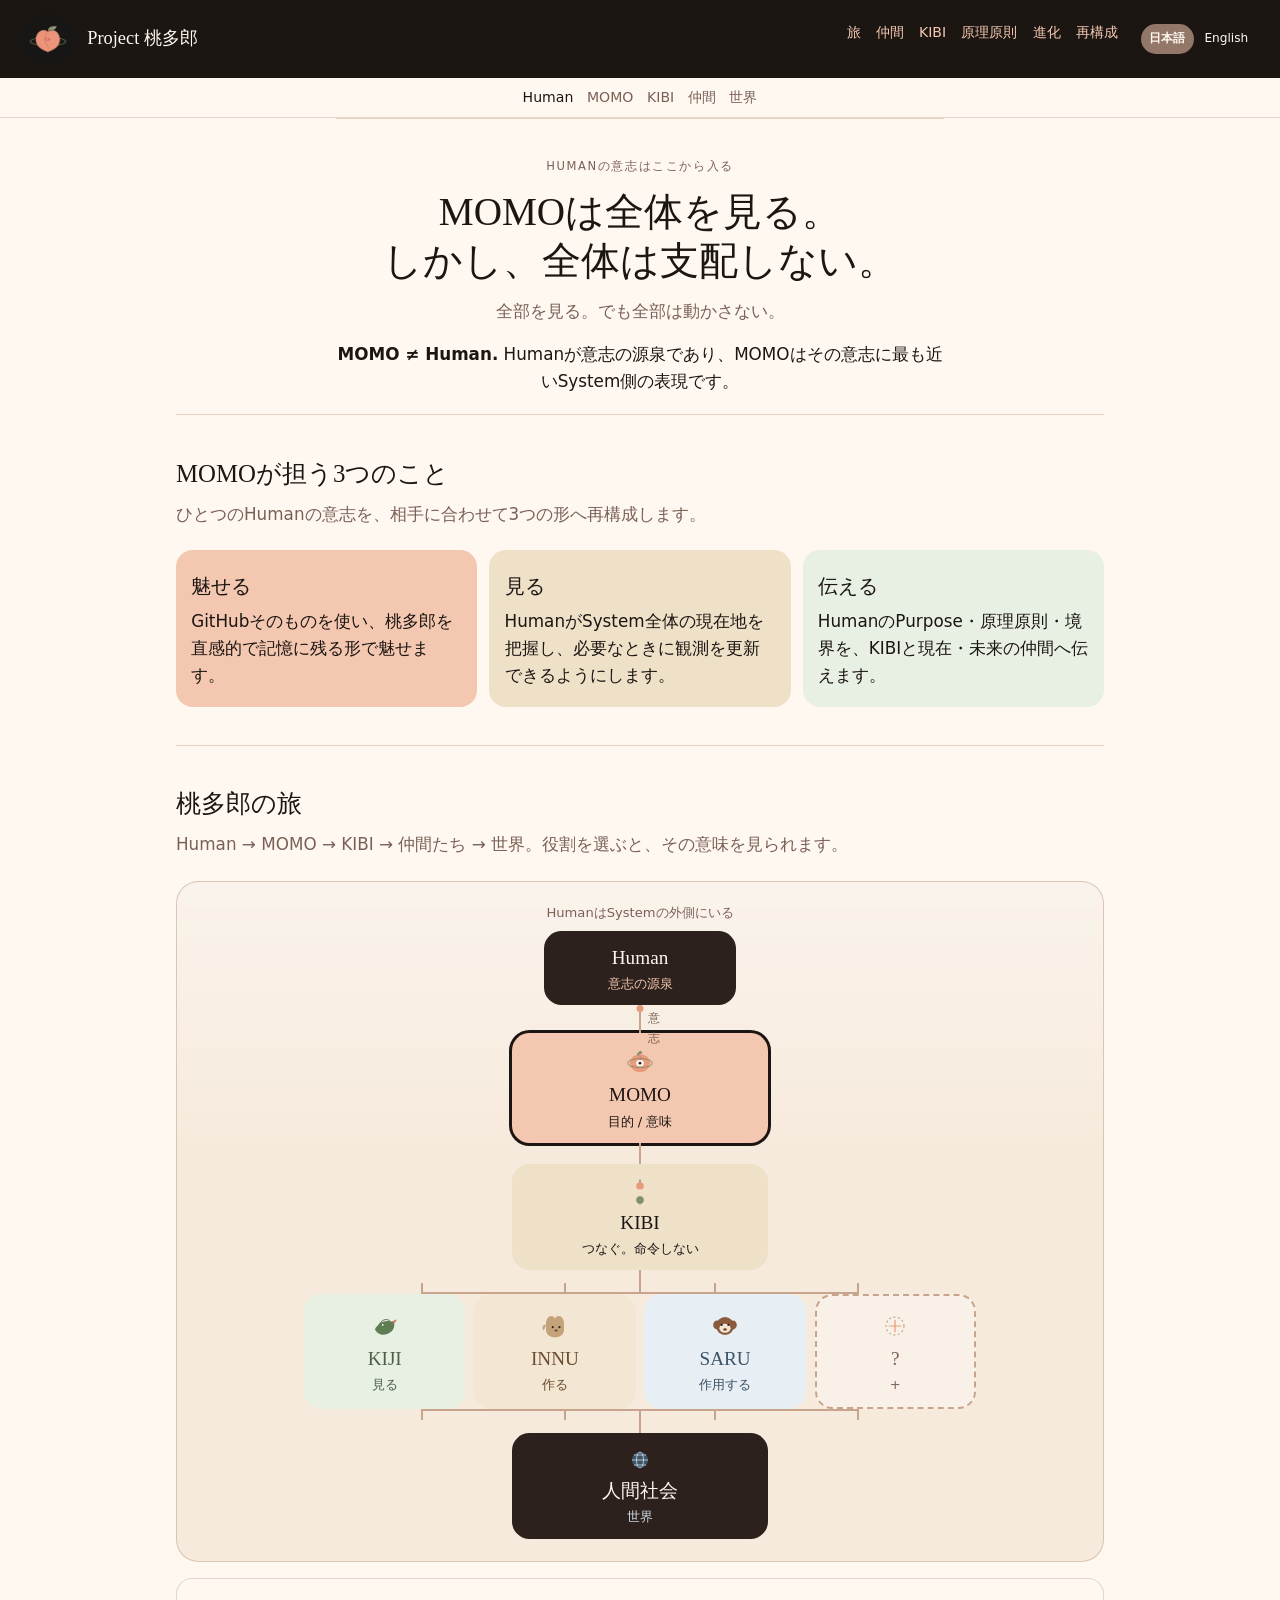
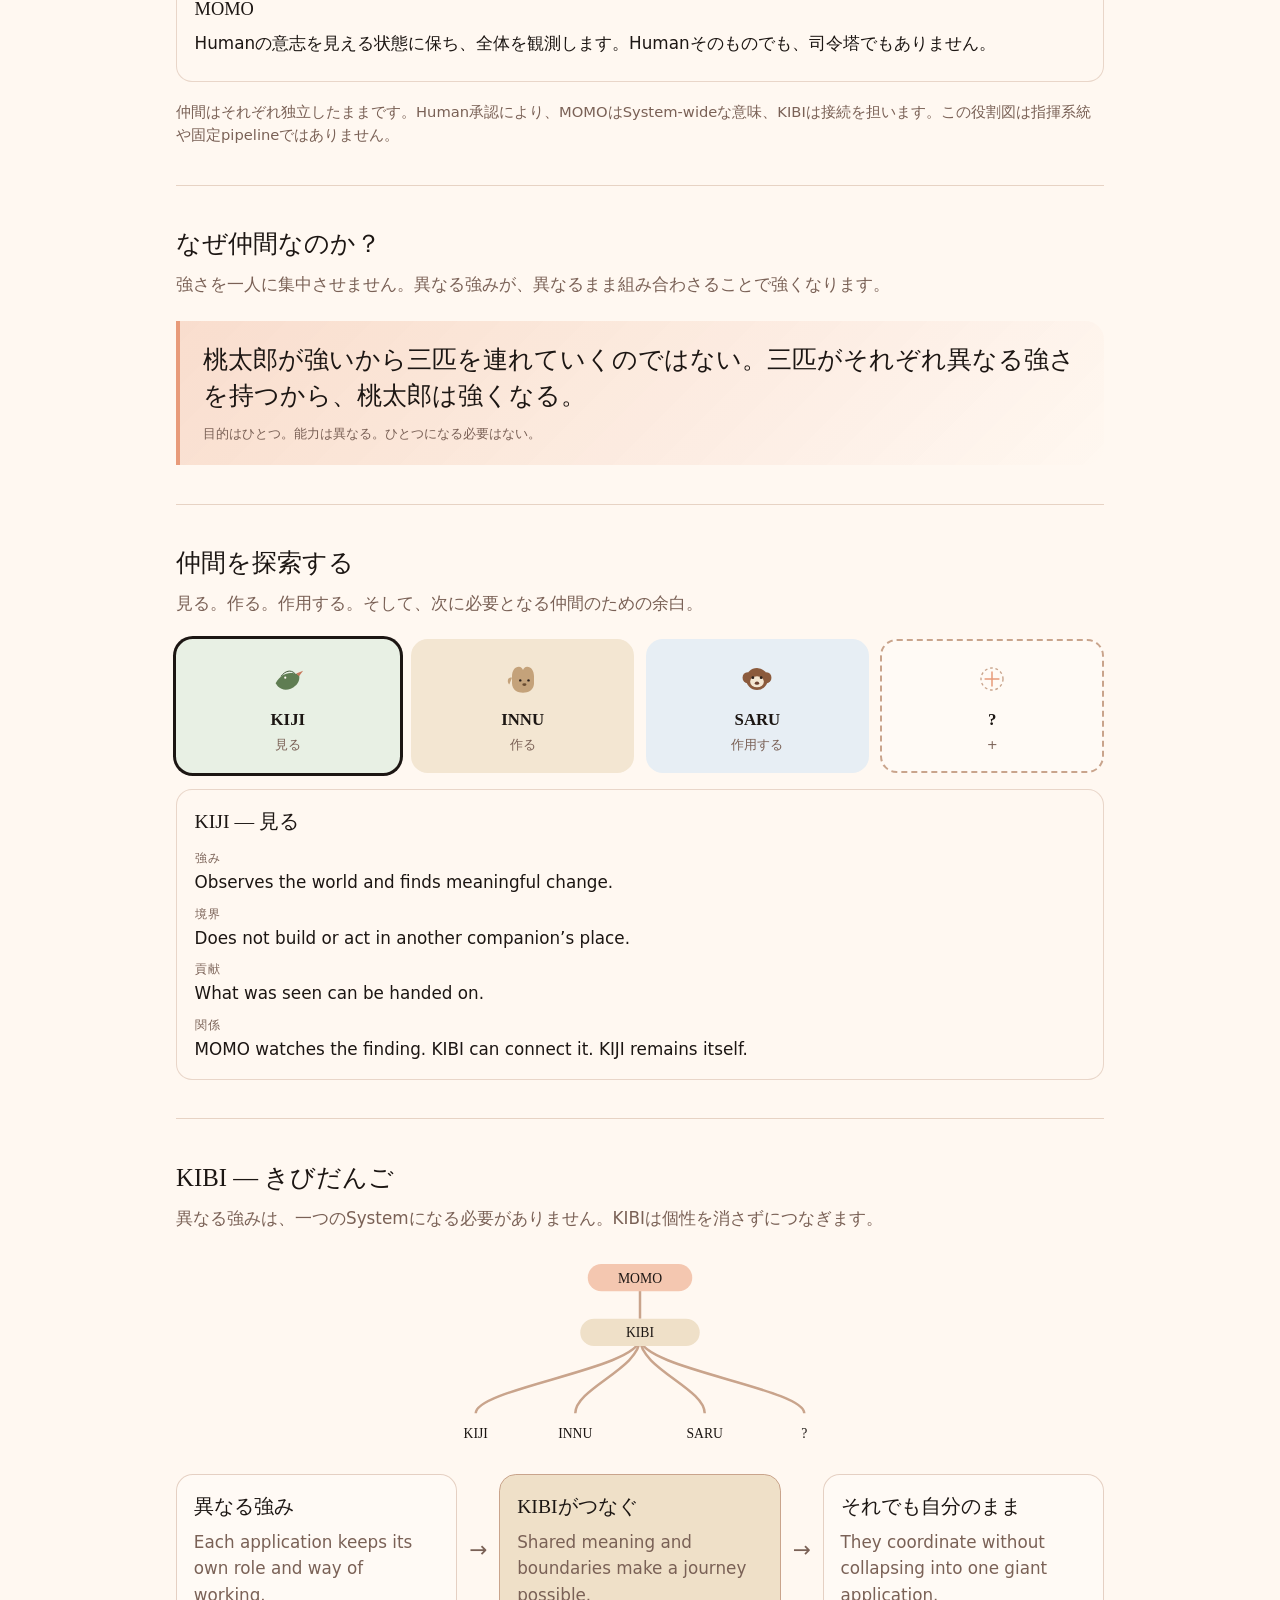
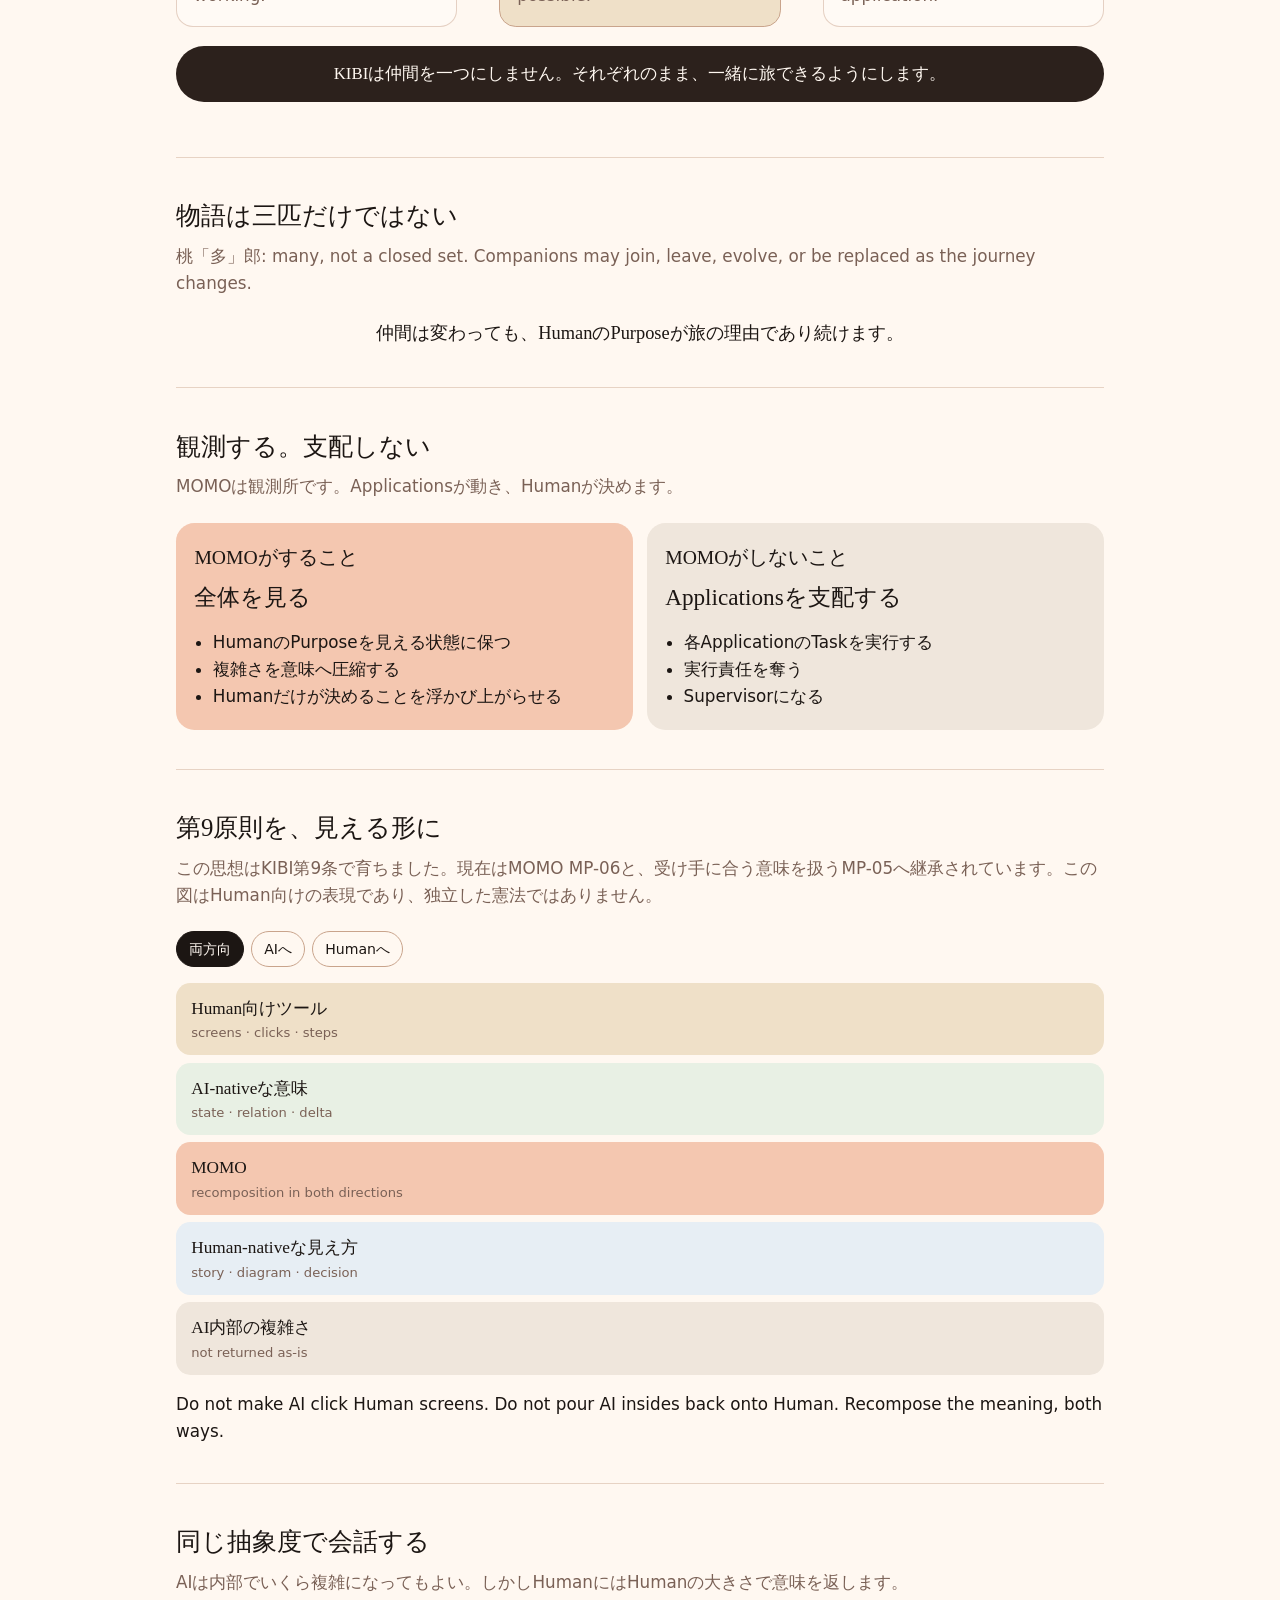
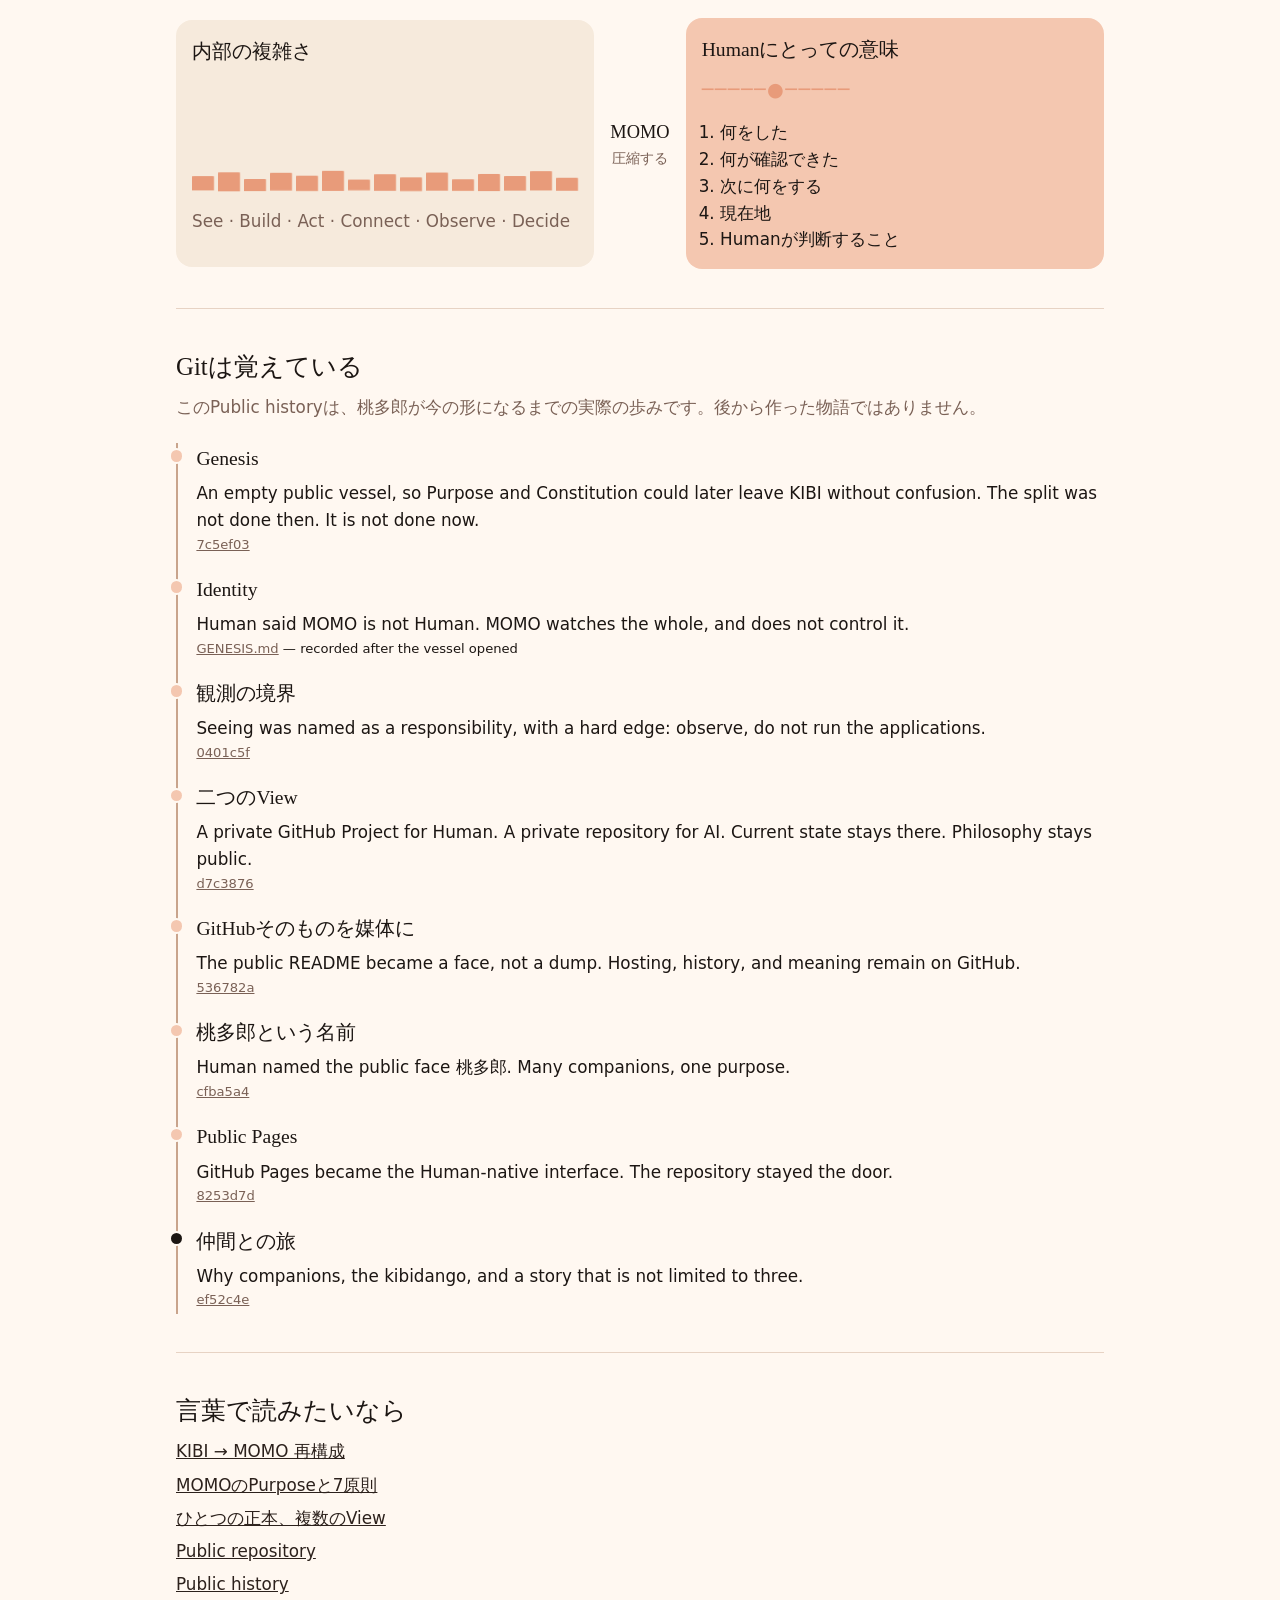
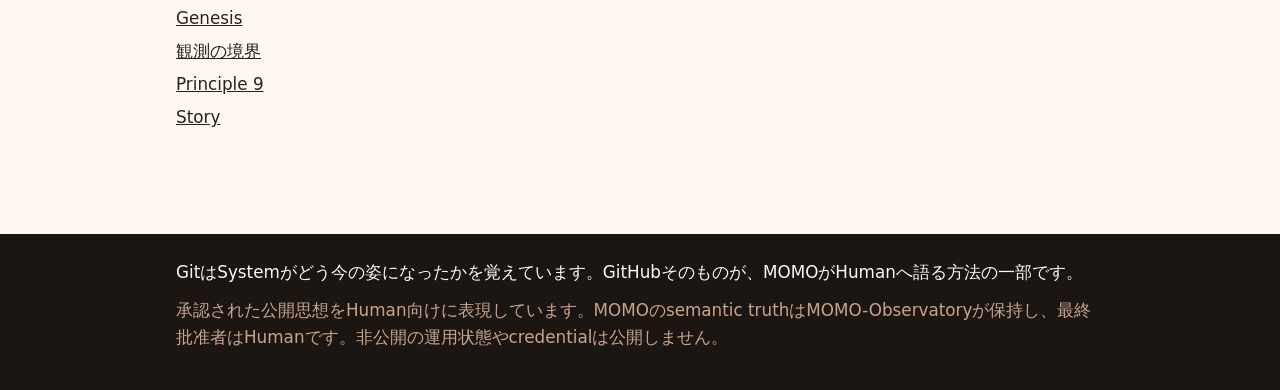
==== commit f34e5729: "Project Human-approved MOMO meaning from its single semantic source" ====
--- a/site/index.html
+++ b/site/index.html
@@ -170,7 +170,7 @@
         </div>
       </fieldset>
 
-      <p class="footnote">Companions stay themselves. This is a picture of roles, not a factory line. Formal KIBI split is not finished. Current KIBI remains the Human-ratified constitutional text.</p>
+      <p class="footnote">Companions stay themselves. Human approved the responsibility transition: MOMO holds System-wide meaning; KIBI owns connection. This picture of roles is not a command hierarchy or fixed pipeline.</p>
     </section>
 
     <section id="why-companions" aria-labelledby="why-companions-title" data-stage="companions">
@@ -330,7 +330,7 @@
 
     <section id="principle" aria-labelledby="principle-title">
       <h2 id="principle-title">Principle 9, made visible</h2>
-      <p class="section-lead">A thought already present in current KIBI. Shown here. Not newly ratified. Not a Constitution.</p>
+      <p class="section-lead">This thought grew in KIBI Article 9. Its current home is MOMO MP-06, alongside MP-05 receiver-level meaning. The illustration is a Human-facing view, not an independent Constitution.</p>
 
       <fieldset class="view-fieldset">
         <legend class="visually-hidden">Which direction of recomposition</legend>
@@ -446,6 +446,8 @@
     <section id="deeper" aria-labelledby="deeper-title">
       <h2 id="deeper-title">If you want the words</h2>
       <ul class="deeper">
+        <li><a href="https://github.com/asklessquill/MOMO/blob/main/PRINCIPLES.md">MOMO Purpose and seven Principles</a></li>
+        <li><a href="https://github.com/asklessquill/MOMO/blob/main/SOURCE_AND_VIEWS.md">One semantic truth, multiple views</a></li>
         <li><a href="https://github.com/asklessquill/MOMO">Public repository</a></li>
         <li><a href="https://github.com/asklessquill/MOMO/commits/main">Public history</a></li>
         <li><a href="https://github.com/asklessquill/MOMO/blob/main/GENESIS.md">Genesis</a></li>
@@ -458,7 +460,7 @@
 
   <footer>
     <p>Git remembers how the system became what it is. GitHub is part of how MOMO speaks to Human.</p>
-    <p class="muted">Public philosophy only. No live operational status, private evidence, or credentials on this page. Current KIBI remains canonical until Human decides otherwise.</p>
+    <p class="muted">Human-facing projection of authorized public philosophy. MOMO-Observatory holds MOMO semantic truth. Human remains final constitutional authority. No private operational state or credentials are published here.</p>
   </footer>
 
   <script src="app.js" defer></script>
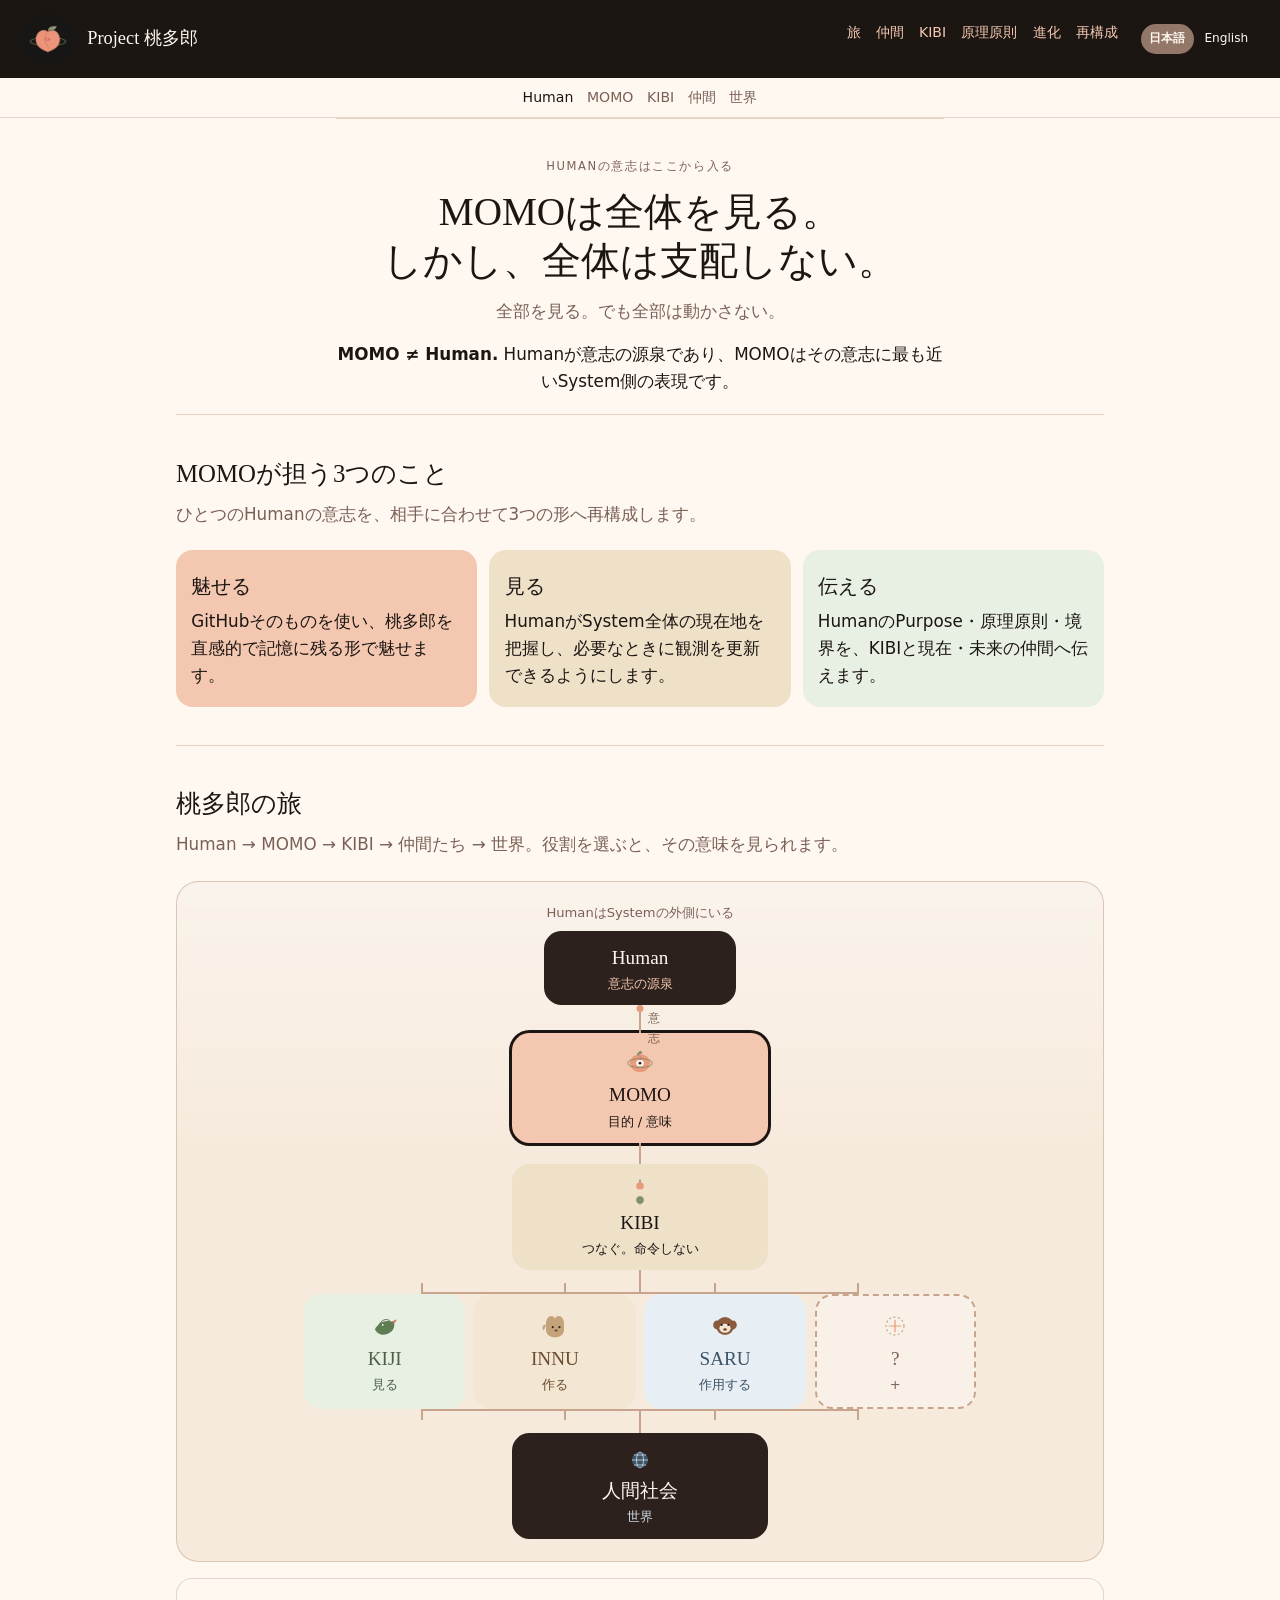
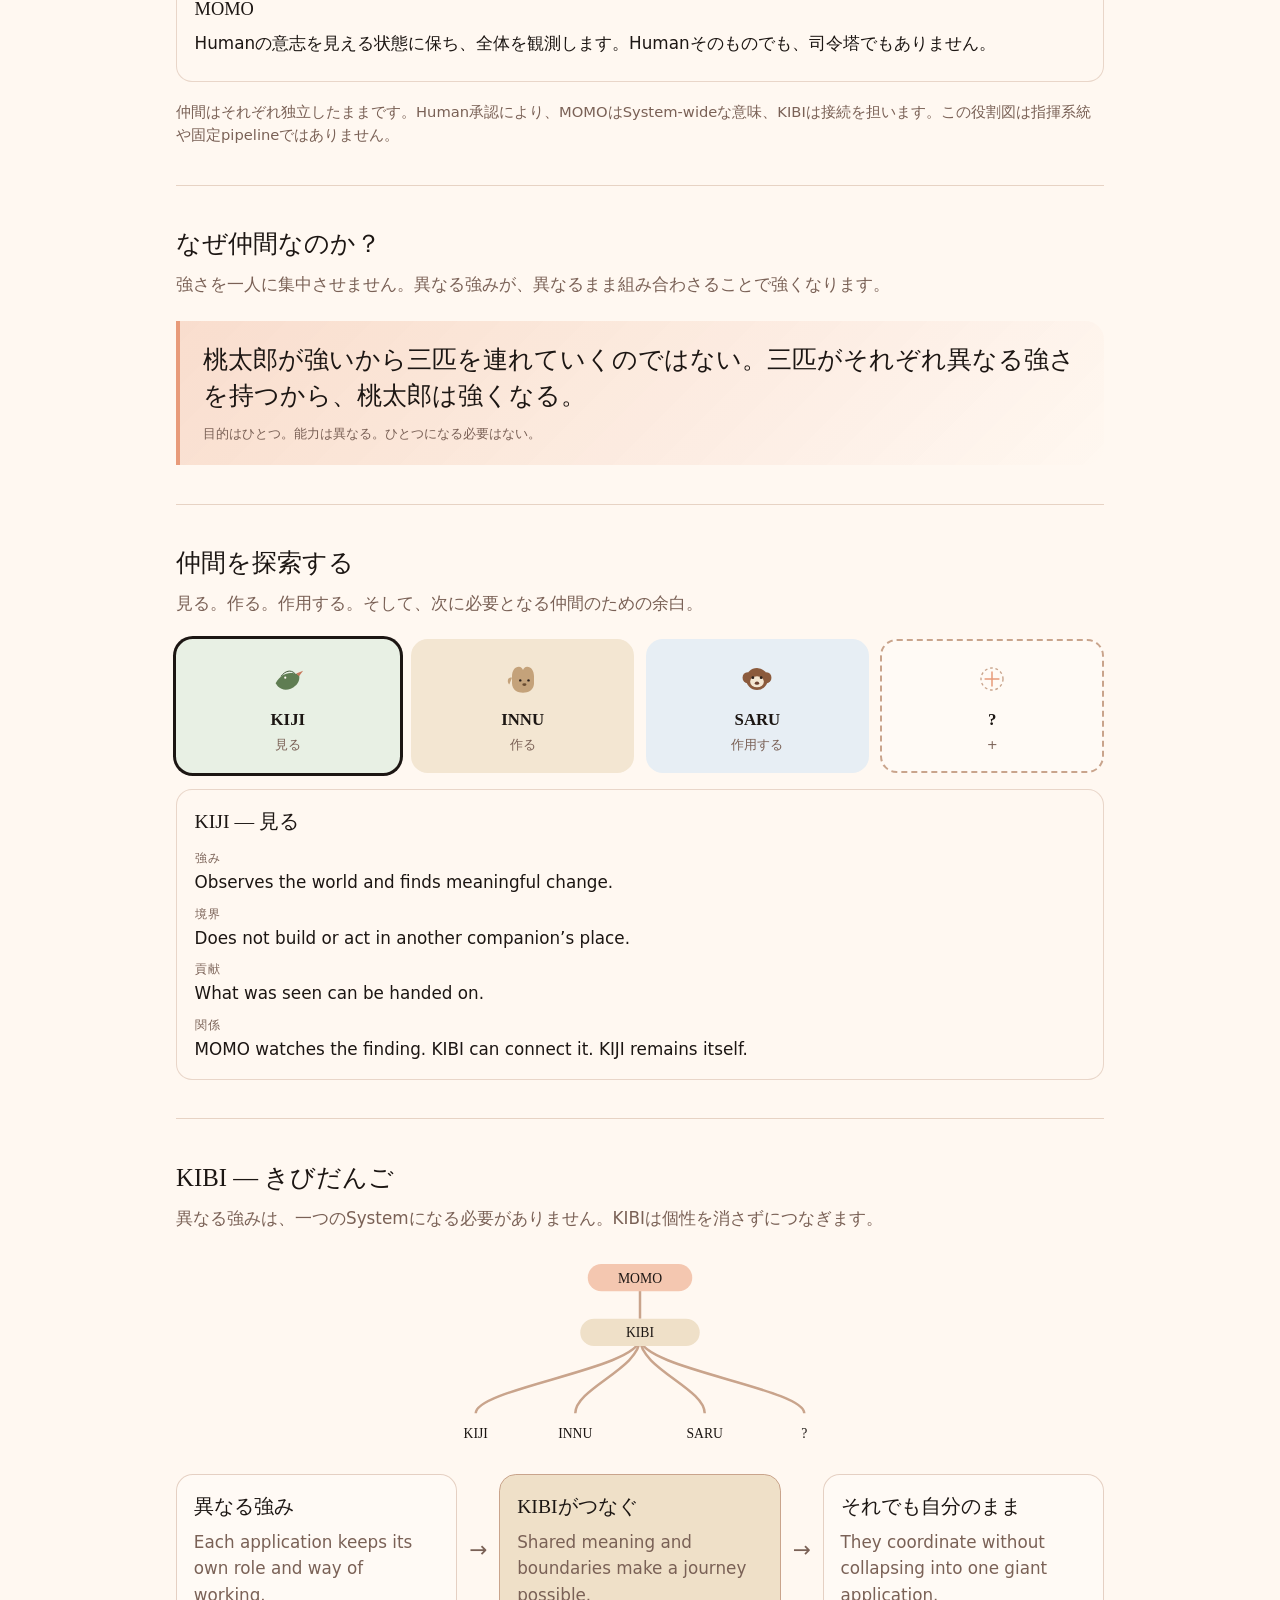
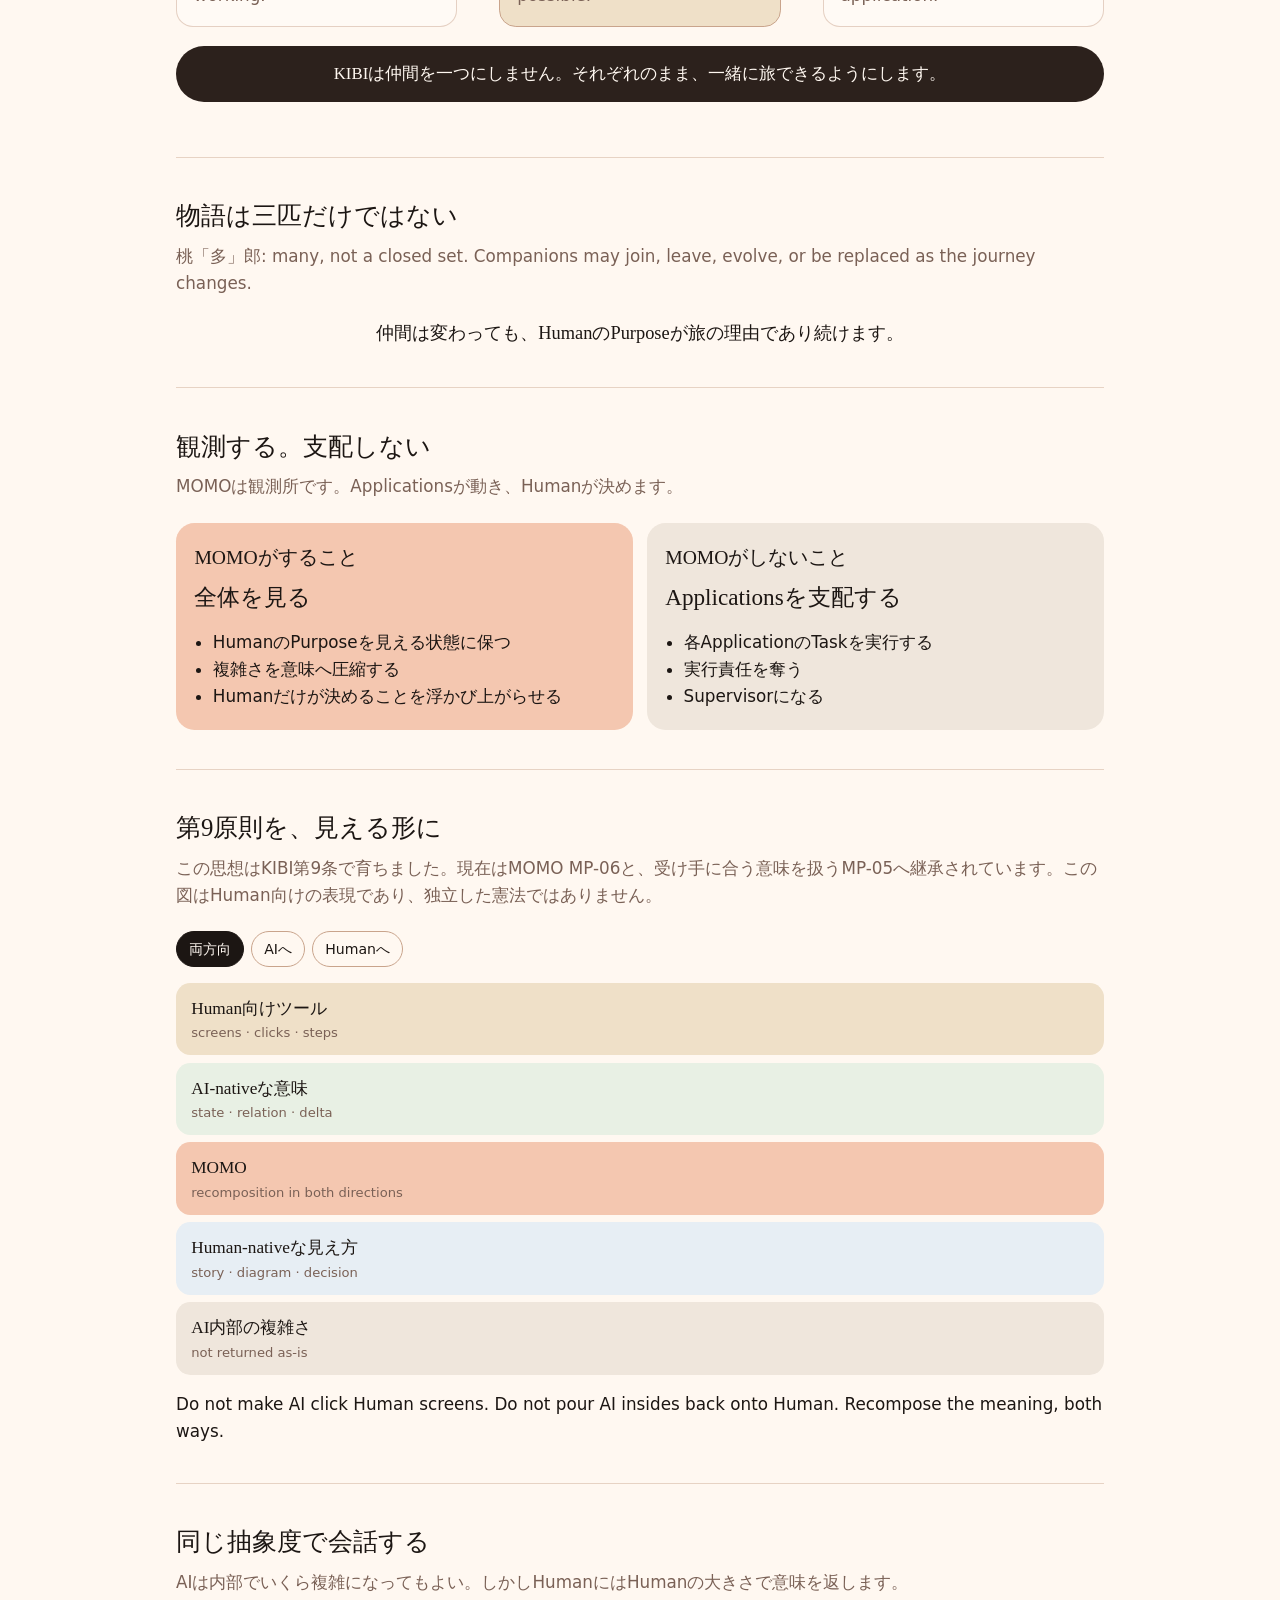
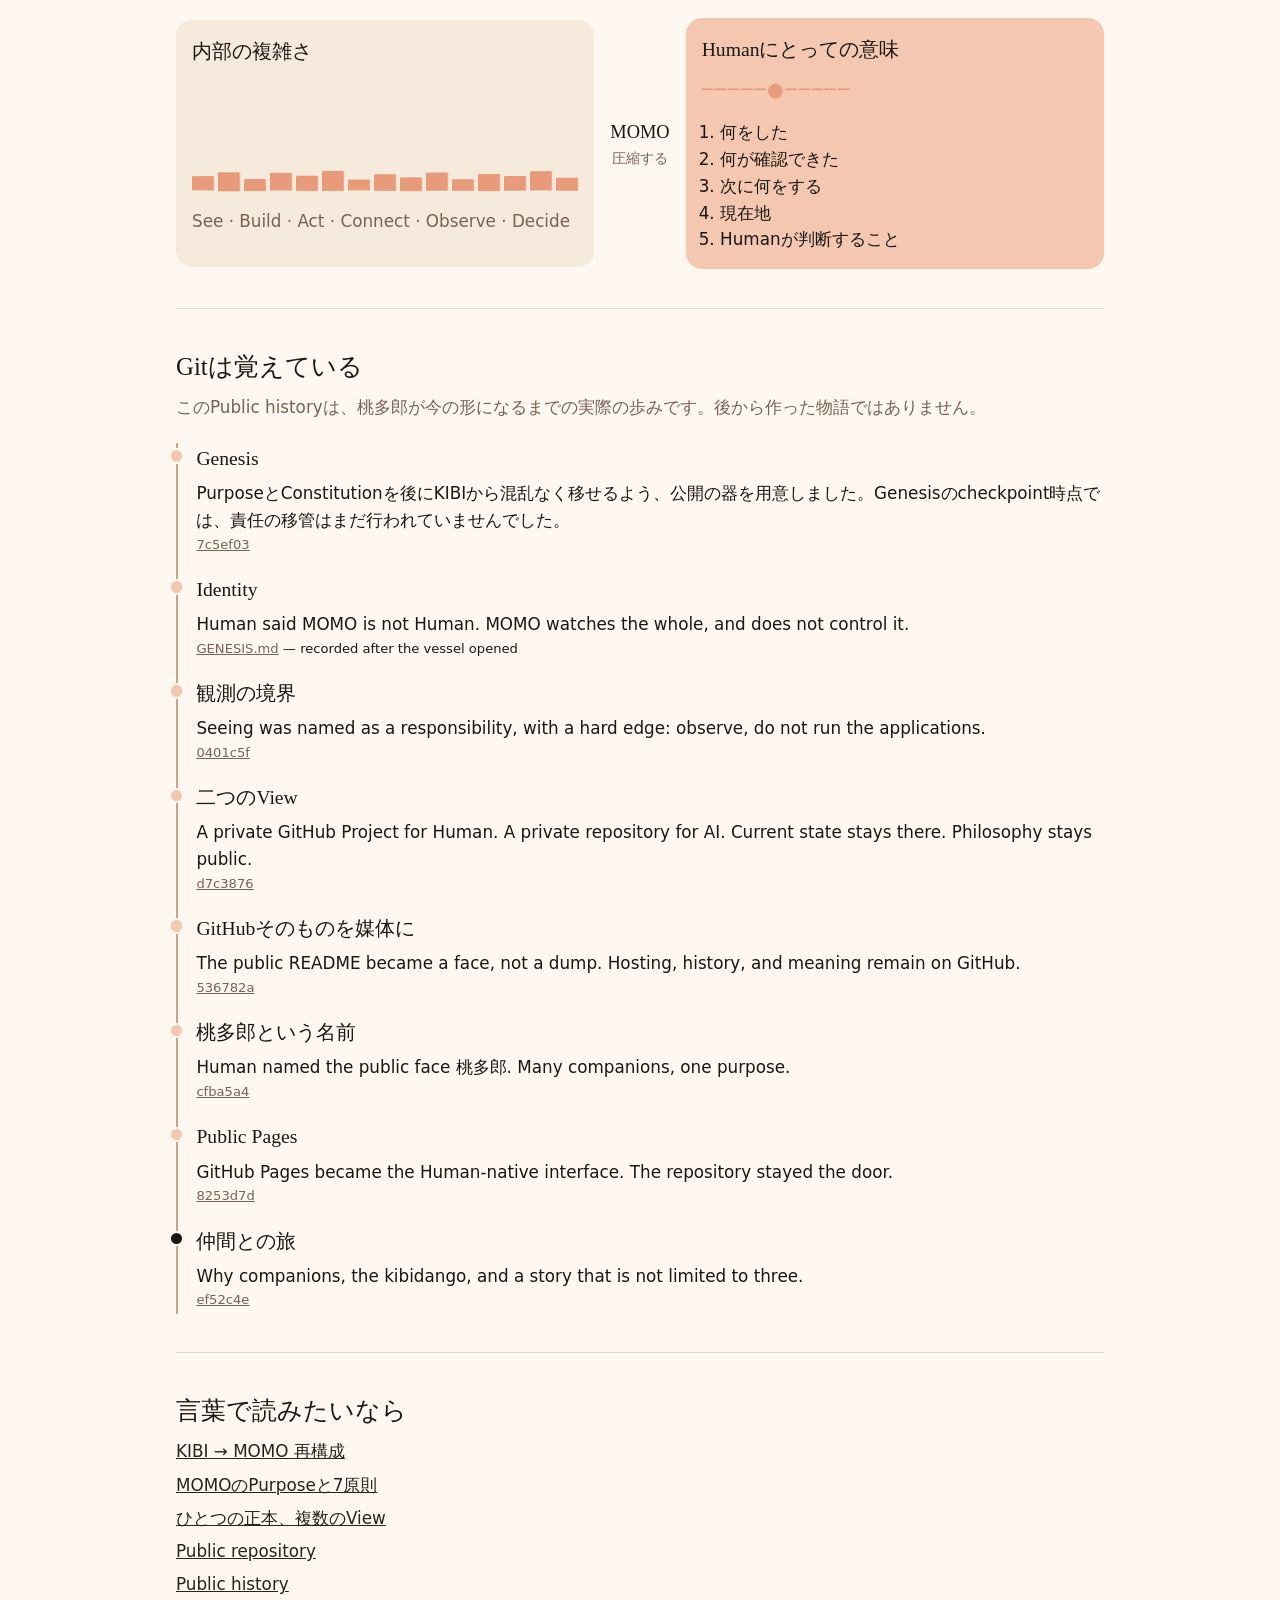
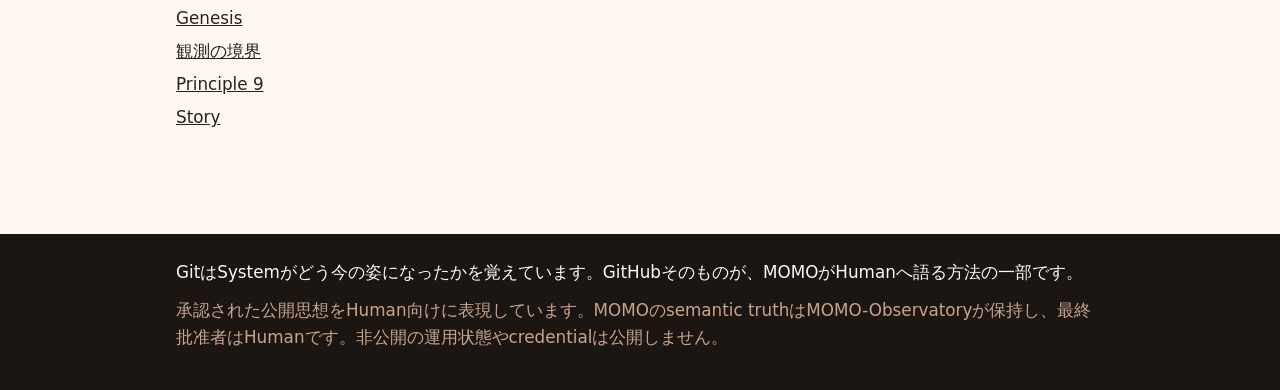
==== commit 66b065e5: "Clarify Genesis milestone as historical before responsibility transition" ====
--- a/site/index.html
+++ b/site/index.html
@@ -402,7 +402,7 @@
       <ol class="timeline" id="living-git">
         <li>
           <h3>Genesis</h3>
-          <p>An empty public vessel, so Purpose and Constitution could later leave KIBI without confusion. The split was not done then. It is not done now.</p>
+          <p>An empty public vessel, so Purpose and Constitution could later leave KIBI without confusion. At the Genesis checkpoint, the responsibility transition had not yet occurred.</p>
           <p class="commit"><a href="https://github.com/asklessquill/MOMO/commit/7c5ef03d275e7696bf90be32739c5a07bb8a929c">7c5ef03</a></p>
         </li>
         <li>
